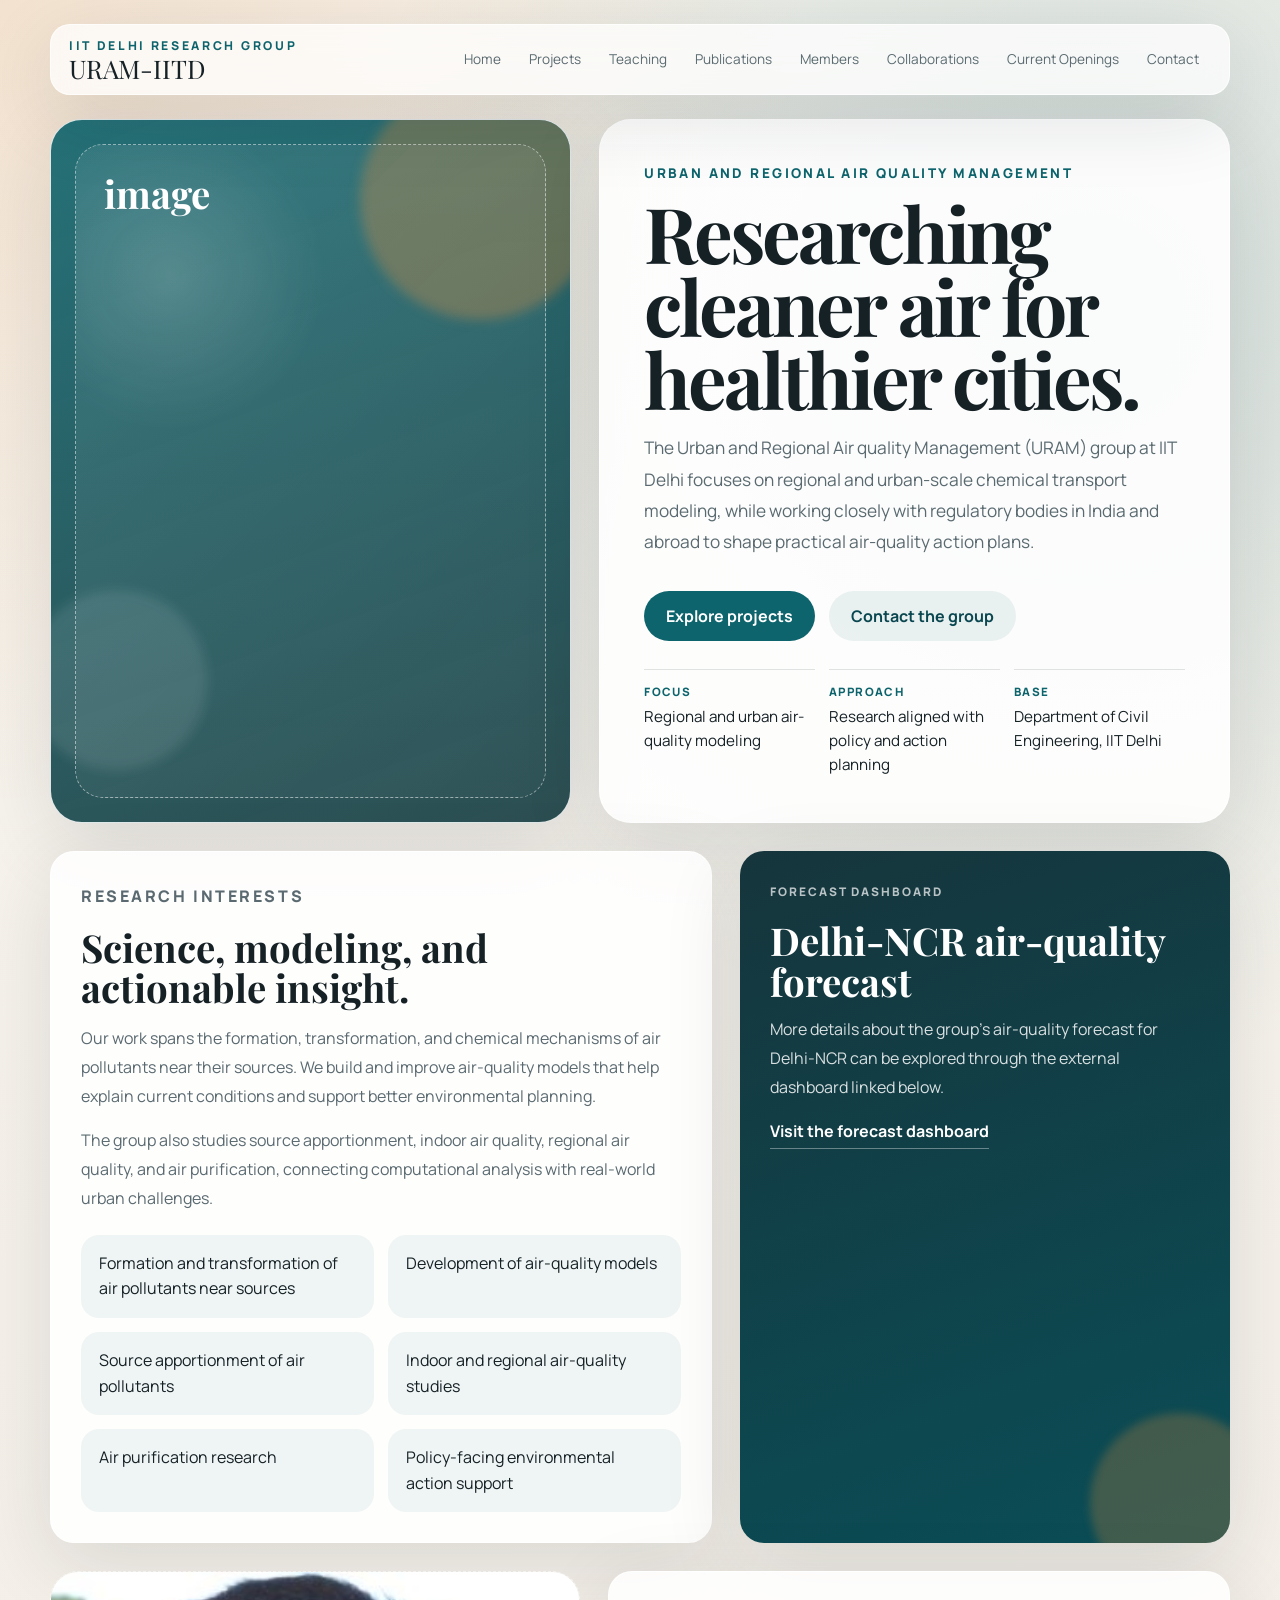
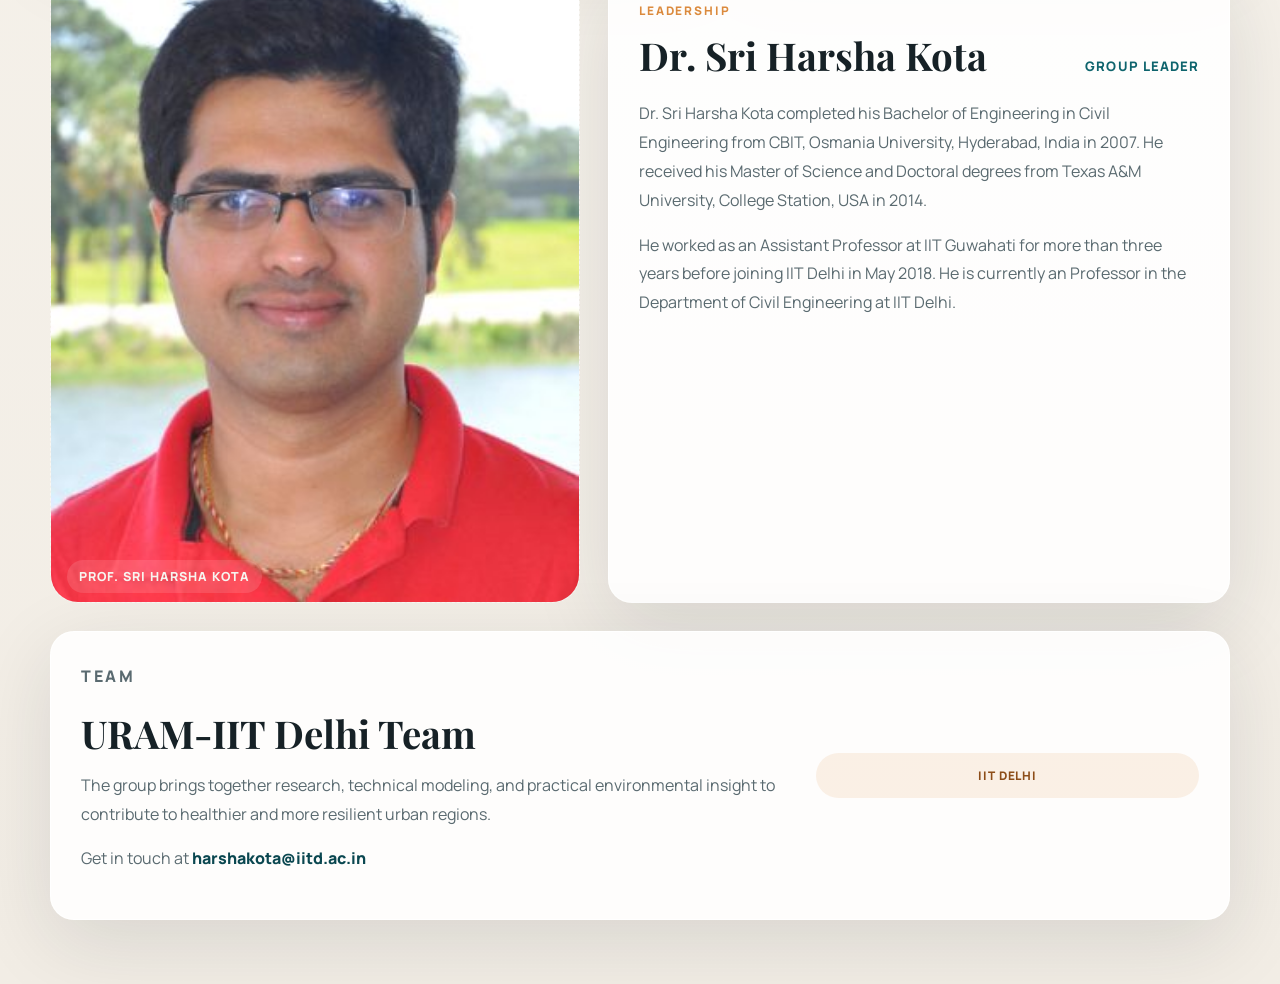
==== index.html @ 9d70ac69 "Update teaching link page" ====
<!DOCTYPE html>
<html lang="en">
<head>
  <meta charset="UTF-8" />
  <meta name="viewport" content="width=device-width, initial-scale=1.0" />
  <title>URAM-IITD | Home</title>
  <link rel="preconnect" href="https://fonts.googleapis.com" />
  <link rel="preconnect" href="https://fonts.gstatic.com" crossorigin />
  <link href="https://fonts.googleapis.com/css2?family=Manrope:wght@400;500;600;700;800&family=Playfair+Display:wght@600;700&display=swap" rel="stylesheet" />
  <style>
    :root {
      --bg: #f3efe8;
      --surface: rgba(255, 255, 255, 0.72);
      --surface-strong: rgba(255, 255, 255, 0.88);
      --ink: #162126;
      --muted: #5a6a70;
      --accent: #0e646d;
      --accent-deep: #0a4750;
      --highlight: #db8a3d;
      --line: rgba(22, 33, 38, 0.12);
      --shadow: 0 22px 80px rgba(22, 33, 38, 0.12);
      --radius-xl: 32px;
      --radius-lg: 24px;
      --radius-md: 18px;
      --container: min(1180px, calc(100vw - 40px));
    }

    * {
      box-sizing: border-box;
    }

    html {
      scroll-behavior: smooth;
    }

    body {
      margin: 0;
      font-family: "Manrope", sans-serif;
      color: var(--ink);
      background:
        radial-gradient(circle at top left, rgba(219, 138, 61, 0.18), transparent 28%),
        radial-gradient(circle at 85% 12%, rgba(14, 100, 109, 0.16), transparent 30%),
        linear-gradient(180deg, #f8f5ef 0%, #f2ede5 100%);
      min-height: 100vh;
    }

    a {
      color: inherit;
      text-decoration: none;
    }

    img {
      max-width: 100%;
      display: block;
    }

    .page-shell {
      width: var(--container);
      margin: 0 auto;
      padding: 24px 0 64px;
    }

    .site-header {
      position: sticky;
      top: 0;
      z-index: 20;
      margin-bottom: 24px;
      backdrop-filter: blur(18px);
    }

    .header-bar {
      display: flex;
      align-items: center;
      justify-content: space-between;
      gap: 16px;
      padding: 12px 18px;
      background: var(--surface);
      border: 1px solid rgba(255, 255, 255, 0.7);
      border-radius: 20px;
      box-shadow: var(--shadow);
    }

    .brand {
      display: flex;
      flex-direction: column;
      gap: 2px;
      min-width: fit-content;
      flex-shrink: 0;
    }

    .brand-kicker {
      font-size: 0.76rem;
      letter-spacing: 0.22em;
      text-transform: uppercase;
      color: var(--accent);
      font-weight: 800;
    }

    .brand-name {
      font-family: "Playfair Display", serif;
      font-size: clamp(1.5rem, 2vw, 2rem);
      line-height: 1;
      margin: 0;
    }

    .nav {
      display: flex;
      align-items: center;
      gap: 4px;
    }

    .nav a {
      padding: 8px 12px;
      border-radius: 999px;
      font-size: 0.85rem;
      color: var(--muted);
      transition: 0.25s ease;
      white-space: nowrap;
    }

    .nav a:hover,
    .nav a:focus-visible {
      background: rgba(14, 100, 109, 0.1);
      color: var(--accent-deep);
      outline: none;
    }

    .hero {
      display: grid;
      grid-template-columns: minmax(320px, 0.95fr) minmax(340px, 1.15fr);
      gap: 28px;
      align-items: stretch;
      margin-bottom: 28px;
    }

    .hero-media,
    .hero-copy,
    .content-card,
    .leader-card,
    .team-card {
      background: var(--surface-strong);
      border: 1px solid rgba(255, 255, 255, 0.85);
      box-shadow: var(--shadow);
    }

    .hero-media {
      position: relative;
      min-height: 560px;
      border-radius: var(--radius-xl);
      overflow: hidden;
      padding: 24px;
      display: flex;
      align-items: flex-end;
      background:
        linear-gradient(160deg, rgba(14, 100, 109, 0.9), rgba(11, 51, 56, 0.86)),
        linear-gradient(180deg, rgba(255, 255, 255, 0.1), transparent);
    }

    .hero-media::before,
    .hero-media::after {
      content: "";
      position: absolute;
      border-radius: 50%;
      filter: blur(6px);
    }

    .hero-media::before {
      width: 240px;
      height: 240px;
      top: -40px;
      right: -30px;
      background: rgba(219, 138, 61, 0.34);
    }

    .hero-media::after {
      width: 180px;
      height: 180px;
      bottom: 52px;
      left: -24px;
      background: rgba(255, 255, 255, 0.1);
    }

    .image-placeholder {
      position: relative;
      z-index: 1;
      width: 100%;
      height: 100%;
      min-height: 500px;
      border-radius: 28px;
      border: 1.5px dashed rgba(255, 255, 255, 0.5);
      background:
        linear-gradient(135deg, rgba(255, 255, 255, 0.08), rgba(255, 255, 255, 0.02)),
        radial-gradient(circle at 20% 20%, rgba(255, 255, 255, 0.16), transparent 24%);
      display: flex;
      flex-direction: column;
      justify-content: space-between;
      padding: 28px;
    }

    .image-tag {
      align-self: flex-start;
      padding: 8px 12px;
      border-radius: 999px;
      background: rgba(255, 255, 255, 0.12);
      color: #f7f5f0;
      font-size: 0.78rem;
      letter-spacing: 0.08em;
      text-transform: uppercase;
      font-weight: 800;
    }

    .image-title {
      max-width: 220px;
      color: #ffffff;
      font-family: "Playfair Display", serif;
      font-size: clamp(1.8rem, 3vw, 2.6rem);
      line-height: 1.05;
      margin: 0;
    }

    .image-note {
      max-width: 260px;
      margin: 0;
      color: rgba(255, 255, 255, 0.84);
      line-height: 1.6;
      font-size: 0.96rem;
    }

    .hero-copy {
      border-radius: var(--radius-xl);
      padding: clamp(28px, 4vw, 44px);
      display: flex;
      flex-direction: column;
      justify-content: center;
      position: relative;
      overflow: hidden;
    }

    .eyebrow {
      margin: 0 0 14px;
      color: var(--accent);
      font-size: 0.84rem;
      font-weight: 800;
      letter-spacing: 0.18em;
      text-transform: uppercase;
    }

    .hero h1 {
      margin: 0 0 18px;
      font-family: "Playfair Display", serif;
      font-size: clamp(2.8rem, 6vw, 5.1rem);
      line-height: 0.95;
      letter-spacing: -0.04em;
    }

    .hero-intro {
      font-size: 1.08rem;
      line-height: 1.8;
      color: var(--muted);
      margin: 0 0 18px;
      max-width: 62ch;
    }

    .hero-actions {
      display: flex;
      flex-wrap: wrap;
      gap: 14px;
      margin: 16px 0 28px;
    }

    .button {
      display: inline-flex;
      align-items: center;
      justify-content: center;
      gap: 10px;
      min-height: 50px;
      padding: 0 22px;
      border-radius: 999px;
      font-weight: 700;
      transition: transform 0.25s ease, background 0.25s ease, color 0.25s ease;
    }

    .button:hover,
    .button:focus-visible {
      transform: translateY(-2px);
      outline: none;
    }

    .button-primary {
      background: var(--accent);
      color: #fff;
    }

    .button-primary:hover,
    .button-primary:focus-visible {
      background: var(--accent-deep);
    }

    .button-secondary {
      background: rgba(14, 100, 109, 0.08);
      color: var(--accent-deep);
    }

    .hero-points {
      display: grid;
      grid-template-columns: repeat(3, minmax(0, 1fr));
      gap: 14px;
      margin: 0;
      padding: 0;
      list-style: none;
    }

    .hero-points li {
      padding-top: 14px;
      border-top: 1px solid var(--line);
    }

    .point-label {
      display: block;
      margin-bottom: 6px;
      color: var(--accent);
      text-transform: uppercase;
      letter-spacing: 0.12em;
      font-size: 0.72rem;
      font-weight: 800;
    }

    .point-text {
      display: block;
      color: var(--ink);
      font-size: 0.95rem;
      line-height: 1.6;
    }

    .content-grid {
      display: grid;
      grid-template-columns: 1.15fr 0.85fr;
      gap: 28px;
      margin-bottom: 28px;
    }

    .content-card,
    .leader-card,
    .team-card {
      border-radius: var(--radius-lg);
      padding: 30px;
    }

    .section-label {
      margin: 0 0 10px;
      color: var(--highlight);
      text-transform: uppercase;
      letter-spacing: 0.16em;
      font-size: 0.74rem;
      font-weight: 800;
    }

    .section-title {
      margin: 0 0 16px;
      font-family: "Playfair Display", serif;
      font-size: clamp(2rem, 3vw, 2.8rem);
      line-height: 1.06;
    }

    .content-card p,
    .leader-text p,
    .team-card p {
      margin: 0 0 16px;
      color: var(--muted);
      line-height: 1.8;
      font-size: 1rem;
    }

    .interest-list {
      display: grid;
      grid-template-columns: repeat(2, minmax(0, 1fr));
      gap: 14px;
      margin: 22px 0 0;
      padding: 0;
      list-style: none;
    }

    .interest-list li {
      padding: 16px 18px;
      border-radius: 18px;
      background: rgba(14, 100, 109, 0.06);
      color: var(--ink);
      line-height: 1.6;
      min-height: 100%;
    }

    .forecast-card {
      border-radius: var(--radius-lg);
      padding: 30px;
      background: linear-gradient(160deg, #16353c 0%, #0a4e57 100%);
      color: #fff;
      box-shadow: var(--shadow);
      position: relative;
      overflow: hidden;
    }

    .forecast-card::after {
      content: "";
      position: absolute;
      inset: auto -40px -50px auto;
      width: 180px;
      height: 180px;
      border-radius: 50%;
      background: rgba(219, 138, 61, 0.26);
      filter: blur(4px);
    }

    .forecast-card p {
      color: rgba(255, 255, 255, 0.84);
      line-height: 1.8;
      margin: 0 0 18px;
    }

    .forecast-link {
      display: inline-flex;
      align-items: center;
      gap: 10px;
      color: #fff;
      font-weight: 700;
      border-bottom: 1px solid rgba(255, 255, 255, 0.36);
      padding-bottom: 6px;
    }

    .profile-section {
      display: grid;
      grid-template-columns: 0.92fr 1.08fr;
      gap: 28px;
      margin-bottom: 28px;
    }

    .leader-visual {
      min-height: 320px;
      border-radius: 22px;
      background:
        linear-gradient(180deg, rgba(255, 255, 255, 0.12), transparent),
        linear-gradient(140deg, #1c5660 0%, #0f2228 100%);
      padding: 22px;
      display: flex;
      align-items: flex-end;
    }

    .leader-visual .image-placeholder {
      min-height: 276px;
    }

    .leader-header {
      display: flex;
      flex-wrap: wrap;
      justify-content: space-between;
      gap: 10px;
      align-items: baseline;
      margin-bottom: 18px;
    }

    .leader-name {
      margin: 0;
      font-family: "Playfair Display", serif;
      font-size: clamp(1.9rem, 3vw, 2.5rem);
    }

    .leader-role {
      margin: 0;
      color: var(--accent);
      font-weight: 800;
      letter-spacing: 0.08em;
      text-transform: uppercase;
      font-size: 0.82rem;
    }

    .team-card {
      display: grid;
      grid-template-columns: 1.3fr 0.7fr;
      gap: 24px;
      align-items: center;
    }

    .team-badge {
      display: inline-flex;
      align-items: center;
      justify-content: center;
      min-width: 110px;
      padding: 14px 18px;
      border-radius: 999px;
      background: rgba(219, 138, 61, 0.12);
      color: #8c4d18;
      font-weight: 800;
      letter-spacing: 0.08em;
      text-transform: uppercase;
      font-size: 0.74rem;
    }

    .team-title {
      margin: 0 0 12px;
      font-family: "Playfair Display", serif;
      font-size: clamp(1.8rem, 3vw, 2.4rem);
    }

    .contact-link {
      color: var(--accent-deep);
      font-weight: 800;
    }

    .footer {
      padding: 20px 0 8px;
      color: var(--muted);
      font-size: 0.95rem;
      text-align: center;
    }

    .reveal {
      opacity: 0;
      transform: translateY(24px);
      animation: reveal 0.8s ease forwards;
    }

    .reveal:nth-child(2) {
      animation-delay: 0.12s;
    }

    .reveal:nth-child(3) {
      animation-delay: 0.24s;
    }

    .image-wrapper {
      position: relative;
      overflow: hidden;
      padding: 0;
    }
    
    .responsive-img {
      width: 100%;
      height: 100%;
      object-fit: cover;
      display: block;
    }
    
    .image-overlay {
      position: absolute;
      bottom: 16px;
      left: 16px;
      z-index: 2;
    }

    @keyframes reveal {
      to {
        opacity: 1;
        transform: translateY(0);
      }
    }

    @media (max-width: 1024px) {
      .hero,
      .content-grid,
      .profile-section,
      .team-card {
        grid-template-columns: 1fr;
      }

      .hero-points {
        grid-template-columns: 1fr;
      }

      .team-card {
        gap: 16px;
      }
    }

    @media (max-width: 760px) {
      .page-shell {
        width: min(100vw - 24px, 100%);
        padding-top: 14px;
      }

      .site-header {
        margin-bottom: 16px;
      }

      .header-bar {
        padding: 10px 14px;
        flex-direction: row; 
        align-items: center;
      }

      .brand-kicker {
        font-size: 0.65rem;
        letter-spacing: 0.15em;
      }

      .brand-name {
        font-size: 1.2rem;
      }

      .nav {
        justify-content: flex-start;
        overflow-x: auto; 
        scroll-behavior: smooth;
        -webkit-overflow-scrolling: touch;
        max-width: 60%; 
        mask-image: linear-gradient(to right, black 80%, transparent 100%);
        padding-bottom: 4px; 
        -ms-overflow-style: none;
        scrollbar-width: none;
      }
      
      .nav::-webkit-scrollbar {
        display: none;
      }

      .hero-copy,
      .content-card,
      .leader-card,
      .team-card,
      .forecast-card {
        padding: 22px;
      }

      .hero-media {
        min-height: 420px;
        padding: 18px;
      }

      .image-placeholder {
        min-height: 380px;
      }

      .interest-list {
        grid-template-columns: 1fr;
      }
    }
  </style>
</head>
<body>
  <div class="page-shell">
    <header class="site-header">
      <div class="header-bar">
        <div class="brand">
          <span class="brand-kicker">IIT Delhi Research Group</span>
          <p class="brand-name">URAM-IITD</p>
        </div>
        <nav class="nav" aria-label="Primary navigation">
          <a href="index.html">Home</a>
          <a href="projects.html">Projects</a>
          <a href="teaching.html">Teaching</a>
          <a href="publications.html">Publications</a>
          <a href="members.html">Members</a>
          <a href="#team">Collaborations</a>
          <a href="#team">Current Openings</a>
          <a href="#contact">Contact</a>
        </nav>
      </div>
    </header>

    <main>
      <section class="hero" id="home">
        <div class="hero-media reveal">
          <div class="image-placeholder" aria-label="Image placeholder">
            <div>
              <h2 class="image-title">image </h2>
              <p class="image-note"></p>
            </div>
          </div>
        </div>

        <div class="hero-copy reveal">
          <p class="eyebrow">Urban and Regional Air Quality Management</p>
          <h1>Researching cleaner air for healthier cities.</h1>
          <p class="hero-intro">
            The Urban and Regional Air quality Management (URAM) group at IIT Delhi focuses on regional and urban-scale chemical transport modeling, while working closely with regulatory bodies in India and abroad to shape practical air-quality action plans.
          </p>
          <div class="hero-actions">
            <a class="button button-primary" href="projects.html">Explore projects</a>
            <a class="button button-secondary" href="#contact">Contact the group</a>
          </div>
          <ul class="hero-points">
            <li>
              <span class="point-label">Focus</span>
              <span class="point-text">Regional and urban air-quality modeling</span>
            </li>
            <li>
              <span class="point-label">Approach</span>
              <span class="point-text">Research aligned with policy and action planning</span>
            </li>
            <li>
              <span class="point-label">Base</span>
              <span class="point-text">Department of Civil Engineering, IIT Delhi</span>
            </li>
          </ul>
        </div>
      </section>

      <section class="content-grid" id="research">
        <article class="content-card reveal">
          <p class="section-label">Research Interests</p>
          <h2 class="section-title">Science, modeling, and actionable insight.</h2>
          <p>
            Our work spans the formation, transformation, and chemical mechanisms of air pollutants near their sources. We build and improve air-quality models that help explain current conditions and support better environmental planning.
          </p>
          <p>
            The group also studies source apportionment, indoor air quality, regional air quality, and air purification, connecting computational analysis with real-world urban challenges.
          </p>
          <ul class="interest-list">
            <li>Formation and transformation of air pollutants near sources</li>
            <li>Development of air-quality models</li>
            <li>Source apportionment of air pollutants</li>
            <li>Indoor and regional air-quality studies</li>
            <li>Air purification research</li>
            <li>Policy-facing environmental action support</li>
          </ul>
        </article>

        <aside class="forecast-card reveal" id="forecast">
          <p class="section-label" style="color: rgba(255,255,255,0.7);">Forecast Dashboard</p>
          <h2 class="section-title" style="color: #fff; margin-bottom: 14px;">Delhi-NCR air-quality forecast</h2>
          <p>
            More details about the group's air-quality forecast for Delhi-NCR can be explored through the external dashboard linked below.
          </p>
          <a class="forecast-link" href="http://www.raasman.com/dashboard/forecast_pollutants" target="_blank" rel="noreferrer">
            Visit the forecast dashboard
          </a>
        </aside>
      </section>

      <section class="profile-section">
          <div class="image-placeholder image-wrapper">
          <img src="images/harsha_kota.jpg" alt="Prof. Sri Harsha Kota" class="responsive-img">
          
          <div class="image-overlay">
            <span class="image-tag">Prof. Sri Harsha Kota</span>
          </div>
        </div>

        <article class="leader-card reveal">
          <p class="section-label">Leadership</p>
          <div class="leader-header">
            <h2 class="leader-name">Dr. Sri Harsha Kota</h2>
            <p class="leader-role">Group Leader</p>
          </div>
          <div class="leader-text">
            <p>
              Dr. Sri Harsha Kota completed his Bachelor of Engineering in Civil Engineering from CBIT, Osmania University, Hyderabad, India in 2007. He received his Master of Science and Doctoral degrees from Texas A&amp;M University, College Station, USA in 2014.
            </p>
            <p>
              He worked as an Assistant Professor at IIT Guwahati for more than three years before joining IIT Delhi in May 2018. He is currently an Professor in the Department of Civil Engineering at IIT Delhi.
            </p>
          </div>
        </article>
      </section>

      <section class="team-card reveal" id="team">
        <div>
          <p class="section-label">Team</p>
          <h2 class="team-title">URAM-IIT Delhi Team</h2>
          <p>
            The group brings together research, technical modeling, and practical environmental insight to contribute to healthier and more resilient urban regions.
          </p>
          <p id="contact">
            Get in touch at
            <a class="contact-link" href="mailto:harshakota@iitd.ac.in">harshakota@iitd.ac.in</a>
          </p>
        </div>
        <div class="team-badge">IIT Delhi</div>
      </section>
    </main>
  </div>
</body>
</html>
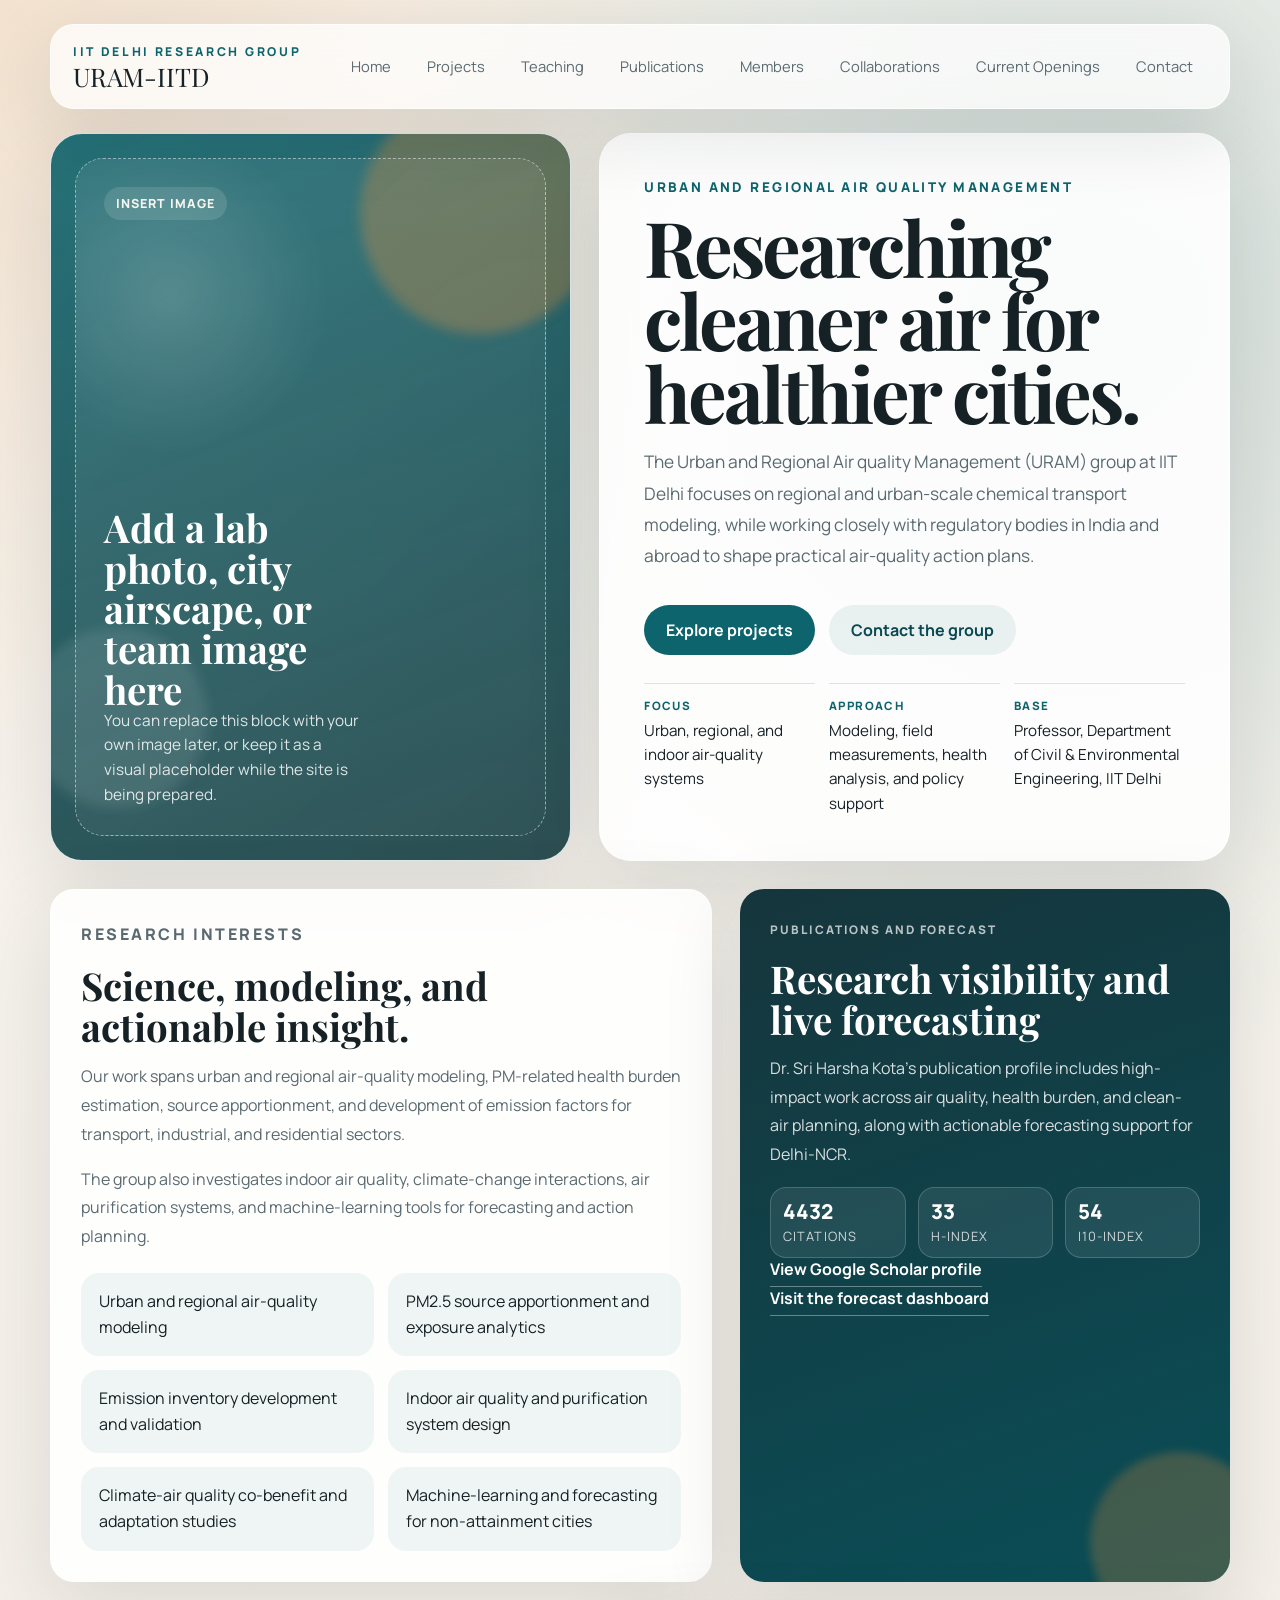
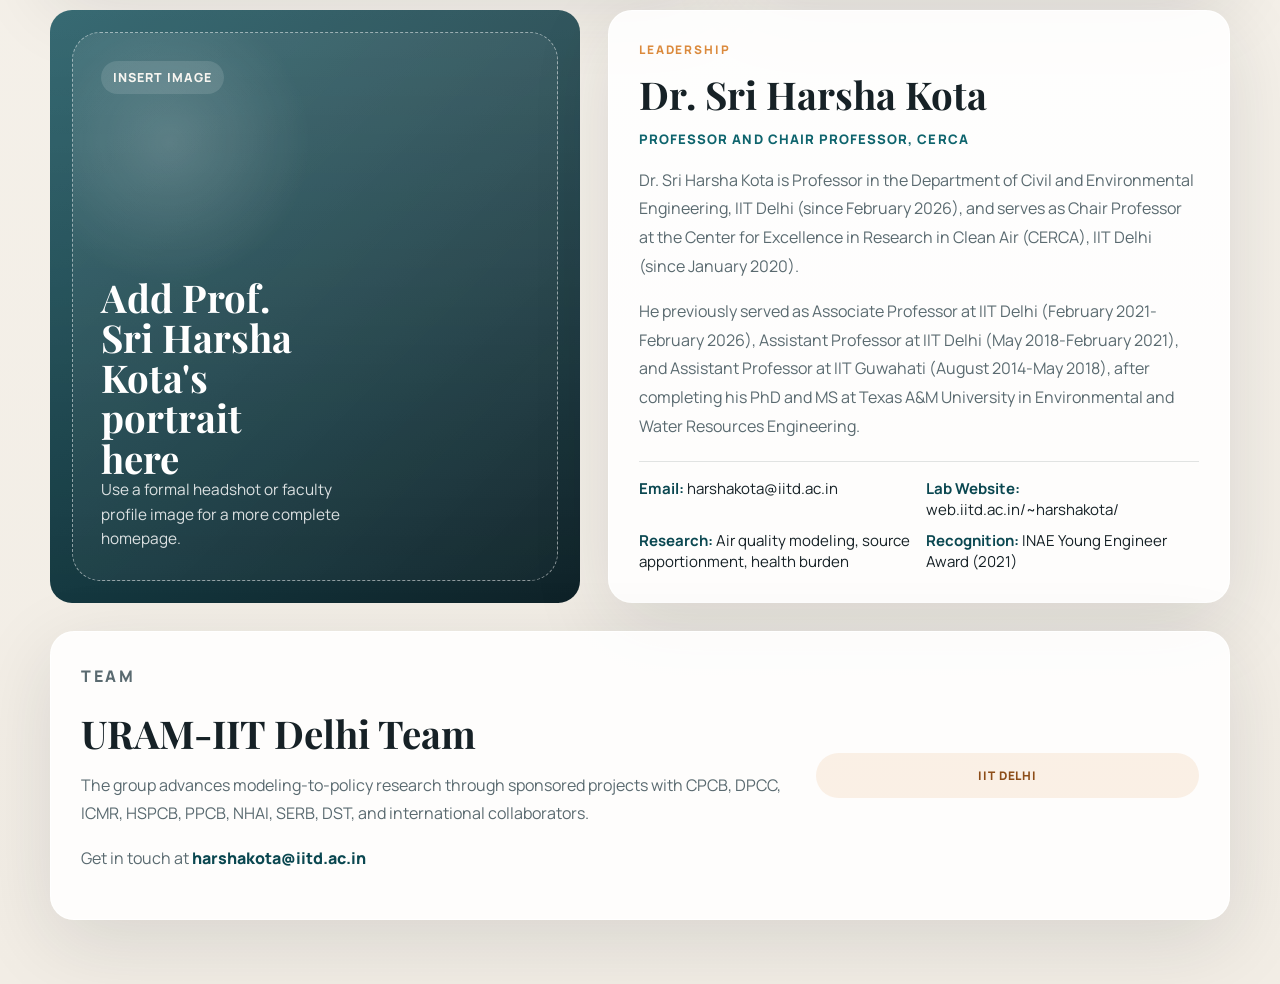
==== commit 2a98a2a5: "Refresh home page with CV highlights, profile updates, and publication metrics" ====
--- a/index.html
+++ b/index.html
@@ -72,20 +72,19 @@
       display: flex;
       align-items: center;
       justify-content: space-between;
-      gap: 16px;
-      padding: 12px 18px;
+      gap: 24px;
+      padding: 18px 22px;
       background: var(--surface);
       border: 1px solid rgba(255, 255, 255, 0.7);
-      border-radius: 20px;
+      border-radius: 24px;
       box-shadow: var(--shadow);
     }
 
     .brand {
       display: flex;
       flex-direction: column;
-      gap: 2px;
-      min-width: fit-content;
-      flex-shrink: 0;
+      gap: 4px;
+      min-width: 200px;
     }
 
     .brand-kicker {
@@ -105,17 +104,17 @@
 
     .nav {
       display: flex;
-      align-items: center;
-      gap: 4px;
+      flex-wrap: wrap;
+      justify-content: flex-end;
+      gap: 8px;
     }
 
     .nav a {
-      padding: 8px 12px;
+      padding: 10px 14px;
       border-radius: 999px;
-      font-size: 0.85rem;
+      font-size: 0.92rem;
       color: var(--muted);
       transition: 0.25s ease;
-      white-space: nowrap;
     }
 
     .nav a:hover,
@@ -389,6 +388,37 @@
       min-height: 100%;
     }
 
+    .metric-grid {
+      margin: 18px 0 0;
+      display: grid;
+      grid-template-columns: repeat(3, minmax(0, 1fr));
+      gap: 12px;
+    }
+
+    .metric-item {
+      border: 1px solid rgba(255, 255, 255, 0.18);
+      border-radius: 16px;
+      padding: 12px;
+      background: rgba(255, 255, 255, 0.08);
+    }
+
+    .metric-value {
+      display: block;
+      font-size: 1.28rem;
+      font-weight: 800;
+      line-height: 1.1;
+      color: #ffffff;
+      margin-bottom: 4px;
+    }
+
+    .metric-label {
+      display: block;
+      font-size: 0.8rem;
+      letter-spacing: 0.08em;
+      text-transform: uppercase;
+      color: rgba(255, 255, 255, 0.78);
+    }
+
     .forecast-card {
       border-radius: var(--radius-lg);
       padding: 30px;
@@ -472,6 +502,21 @@
       font-size: 0.82rem;
     }
 
+    .leader-meta {
+      margin-top: 20px;
+      padding-top: 16px;
+      border-top: 1px solid var(--line);
+      display: grid;
+      grid-template-columns: repeat(2, minmax(0, 1fr));
+      gap: 10px 14px;
+      font-size: 0.94rem;
+      color: var(--ink);
+    }
+
+    .leader-meta strong {
+      color: var(--accent-deep);
+    }
+
     .team-card {
       display: grid;
       grid-template-columns: 1.3fr 0.7fr;
@@ -526,26 +571,6 @@
       animation-delay: 0.24s;
     }
 
-    .image-wrapper {
-      position: relative;
-      overflow: hidden;
-      padding: 0;
-    }
-    
-    .responsive-img {
-      width: 100%;
-      height: 100%;
-      object-fit: cover;
-      display: block;
-    }
-    
-    .image-overlay {
-      position: absolute;
-      bottom: 16px;
-      left: 16px;
-      z-index: 2;
-    }
-
     @keyframes reveal {
       to {
         opacity: 1;
@@ -568,6 +593,11 @@
       .team-card {
         gap: 16px;
       }
+
+      .metric-grid,
+      .leader-meta {
+        grid-template-columns: 1fr;
+      }
     }
 
     @media (max-width: 760px) {
@@ -576,41 +606,7 @@
         padding-top: 14px;
       }
 
-      .site-header {
-        margin-bottom: 16px;
-      }
-
-      .header-bar {
-        padding: 10px 14px;
-        flex-direction: row; 
-        align-items: center;
-      }
-
-      .brand-kicker {
-        font-size: 0.65rem;
-        letter-spacing: 0.15em;
-      }
-
-      .brand-name {
-        font-size: 1.2rem;
-      }
-
-      .nav {
-        justify-content: flex-start;
-        overflow-x: auto; 
-        scroll-behavior: smooth;
-        -webkit-overflow-scrolling: touch;
-        max-width: 60%; 
-        mask-image: linear-gradient(to right, black 80%, transparent 100%);
-        padding-bottom: 4px; 
-        -ms-overflow-style: none;
-        scrollbar-width: none;
-      }
-      
-      .nav::-webkit-scrollbar {
-        display: none;
-      }
-
+      .header-bar,
       .hero-copy,
       .content-card,
       .leader-card,
@@ -630,6 +626,12 @@
 
       .interest-list {
         grid-template-columns: 1fr;
+      }
+
+      .nav {
+        justify-content: flex-start;
+        overflow-x: auto;
+        -webkit-overflow-scrolling: touch;
       }
     }
   </style>
@@ -645,8 +647,8 @@
         <nav class="nav" aria-label="Primary navigation">
           <a href="index.html">Home</a>
           <a href="projects.html">Projects</a>
-          <a href="teaching.html">Teaching</a>
-          <a href="publications.html">Publications</a>
+          <a href="#research">Teaching</a>
+          <a href="#forecast">Publications</a>
           <a href="members.html">Members</a>
           <a href="#team">Collaborations</a>
           <a href="#team">Current Openings</a>
@@ -659,9 +661,10 @@
       <section class="hero" id="home">
         <div class="hero-media reveal">
           <div class="image-placeholder" aria-label="Image placeholder">
+            <span class="image-tag">Insert Image</span>
             <div>
-              <h2 class="image-title">image </h2>
-              <p class="image-note"></p>
+              <h2 class="image-title">Add a lab photo, city airscape, or team image here</h2>
+              <p class="image-note">You can replace this block with your own image later, or keep it as a visual placeholder while the site is being prepared.</p>
             </div>
           </div>
         </div>
@@ -679,15 +682,15 @@
           <ul class="hero-points">
             <li>
               <span class="point-label">Focus</span>
-              <span class="point-text">Regional and urban air-quality modeling</span>
+              <span class="point-text">Urban, regional, and indoor air-quality systems</span>
             </li>
             <li>
               <span class="point-label">Approach</span>
-              <span class="point-text">Research aligned with policy and action planning</span>
+              <span class="point-text">Modeling, field measurements, health analysis, and policy support</span>
             </li>
             <li>
               <span class="point-label">Base</span>
-              <span class="point-text">Department of Civil Engineering, IIT Delhi</span>
+              <span class="point-text">Professor, Department of Civil &amp; Environmental Engineering, IIT Delhi</span>
             </li>
           </ul>
         </div>
@@ -698,27 +701,44 @@
           <p class="section-label">Research Interests</p>
           <h2 class="section-title">Science, modeling, and actionable insight.</h2>
           <p>
-            Our work spans the formation, transformation, and chemical mechanisms of air pollutants near their sources. We build and improve air-quality models that help explain current conditions and support better environmental planning.
+            Our work spans urban and regional air-quality modeling, PM-related health burden estimation, source apportionment, and development of emission factors for transport, industrial, and residential sectors.
           </p>
           <p>
-            The group also studies source apportionment, indoor air quality, regional air quality, and air purification, connecting computational analysis with real-world urban challenges.
+            The group also investigates indoor air quality, climate-change interactions, air purification systems, and machine-learning tools for forecasting and action planning.
           </p>
           <ul class="interest-list">
-            <li>Formation and transformation of air pollutants near sources</li>
-            <li>Development of air-quality models</li>
-            <li>Source apportionment of air pollutants</li>
-            <li>Indoor and regional air-quality studies</li>
-            <li>Air purification research</li>
-            <li>Policy-facing environmental action support</li>
+            <li>Urban and regional air-quality modeling</li>
+            <li>PM2.5 source apportionment and exposure analytics</li>
+            <li>Emission inventory development and validation</li>
+            <li>Indoor air quality and purification system design</li>
+            <li>Climate-air quality co-benefit and adaptation studies</li>
+            <li>Machine-learning and forecasting for non-attainment cities</li>
           </ul>
         </article>
 
         <aside class="forecast-card reveal" id="forecast">
-          <p class="section-label" style="color: rgba(255,255,255,0.7);">Forecast Dashboard</p>
-          <h2 class="section-title" style="color: #fff; margin-bottom: 14px;">Delhi-NCR air-quality forecast</h2>
+          <p class="section-label" style="color: rgba(255,255,255,0.7);">Publications and Forecast</p>
+          <h2 class="section-title" style="color: #fff; margin-bottom: 14px;">Research visibility and live forecasting</h2>
           <p>
-            More details about the group's air-quality forecast for Delhi-NCR can be explored through the external dashboard linked below.
+            Dr. Sri Harsha Kota's publication profile includes high-impact work across air quality, health burden, and clean-air planning, along with actionable forecasting support for Delhi-NCR.
           </p>
+          <div class="metric-grid">
+            <div class="metric-item">
+              <span class="metric-value">4432</span>
+              <span class="metric-label">Citations</span>
+            </div>
+            <div class="metric-item">
+              <span class="metric-value">33</span>
+              <span class="metric-label">h-index</span>
+            </div>
+            <div class="metric-item">
+              <span class="metric-value">54</span>
+              <span class="metric-label">i10-index</span>
+            </div>
+          </div>
+          <a class="forecast-link" href="https://scholar.google.co.in/citations?hl=en&amp;user=j9Z84DYAAAAJ&amp;view_op=list_works" target="_blank" rel="noreferrer">
+            View Google Scholar profile
+          </a>
           <a class="forecast-link" href="http://www.raasman.com/dashboard/forecast_pollutants" target="_blank" rel="noreferrer">
             Visit the forecast dashboard
           </a>
@@ -726,11 +746,13 @@
       </section>
 
       <section class="profile-section">
-          <div class="image-placeholder image-wrapper">
-          <img src="images/harsha_kota.jpg" alt="Prof. Sri Harsha Kota" class="responsive-img">
-          
-          <div class="image-overlay">
-            <span class="image-tag">Prof. Sri Harsha Kota</span>
+        <div class="leader-visual reveal">
+          <div class="image-placeholder" aria-label="Group leader image placeholder">
+            <span class="image-tag">Insert Image</span>
+            <div>
+              <h2 class="image-title">Add Prof. Sri Harsha Kota's portrait here</h2>
+              <p class="image-note">Use a formal headshot or faculty profile image for a more complete homepage.</p>
+            </div>
           </div>
         </div>
 
@@ -738,15 +760,21 @@
           <p class="section-label">Leadership</p>
           <div class="leader-header">
             <h2 class="leader-name">Dr. Sri Harsha Kota</h2>
-            <p class="leader-role">Group Leader</p>
+            <p class="leader-role">Professor and Chair Professor, CERCA</p>
           </div>
           <div class="leader-text">
             <p>
-              Dr. Sri Harsha Kota completed his Bachelor of Engineering in Civil Engineering from CBIT, Osmania University, Hyderabad, India in 2007. He received his Master of Science and Doctoral degrees from Texas A&amp;M University, College Station, USA in 2014.
+              Dr. Sri Harsha Kota is Professor in the Department of Civil and Environmental Engineering, IIT Delhi (since February 2026), and serves as Chair Professor at the Center for Excellence in Research in Clean Air (CERCA), IIT Delhi (since January 2020).
             </p>
             <p>
-              He worked as an Assistant Professor at IIT Guwahati for more than three years before joining IIT Delhi in May 2018. He is currently an Professor in the Department of Civil Engineering at IIT Delhi.
+              He previously served as Associate Professor at IIT Delhi (February 2021-February 2026), Assistant Professor at IIT Delhi (May 2018-February 2021), and Assistant Professor at IIT Guwahati (August 2014-May 2018), after completing his PhD and MS at Texas A&amp;M University in Environmental and Water Resources Engineering.
             </p>
+            <div class="leader-meta">
+              <span><strong>Email:</strong> harshakota@iitd.ac.in</span>
+              <span><strong>Lab Website:</strong> web.iitd.ac.in/~harshakota/</span>
+              <span><strong>Research:</strong> Air quality modeling, source apportionment, health burden</span>
+              <span><strong>Recognition:</strong> INAE Young Engineer Award (2021)</span>
+            </div>
           </div>
         </article>
       </section>
@@ -756,7 +784,7 @@
           <p class="section-label">Team</p>
           <h2 class="team-title">URAM-IIT Delhi Team</h2>
           <p>
-            The group brings together research, technical modeling, and practical environmental insight to contribute to healthier and more resilient urban regions.
+            The group advances modeling-to-policy research through sponsored projects with CPCB, DPCC, ICMR, HSPCB, PPCB, NHAI, SERB, DST, and international collaborators.
           </p>
           <p id="contact">
             Get in touch at
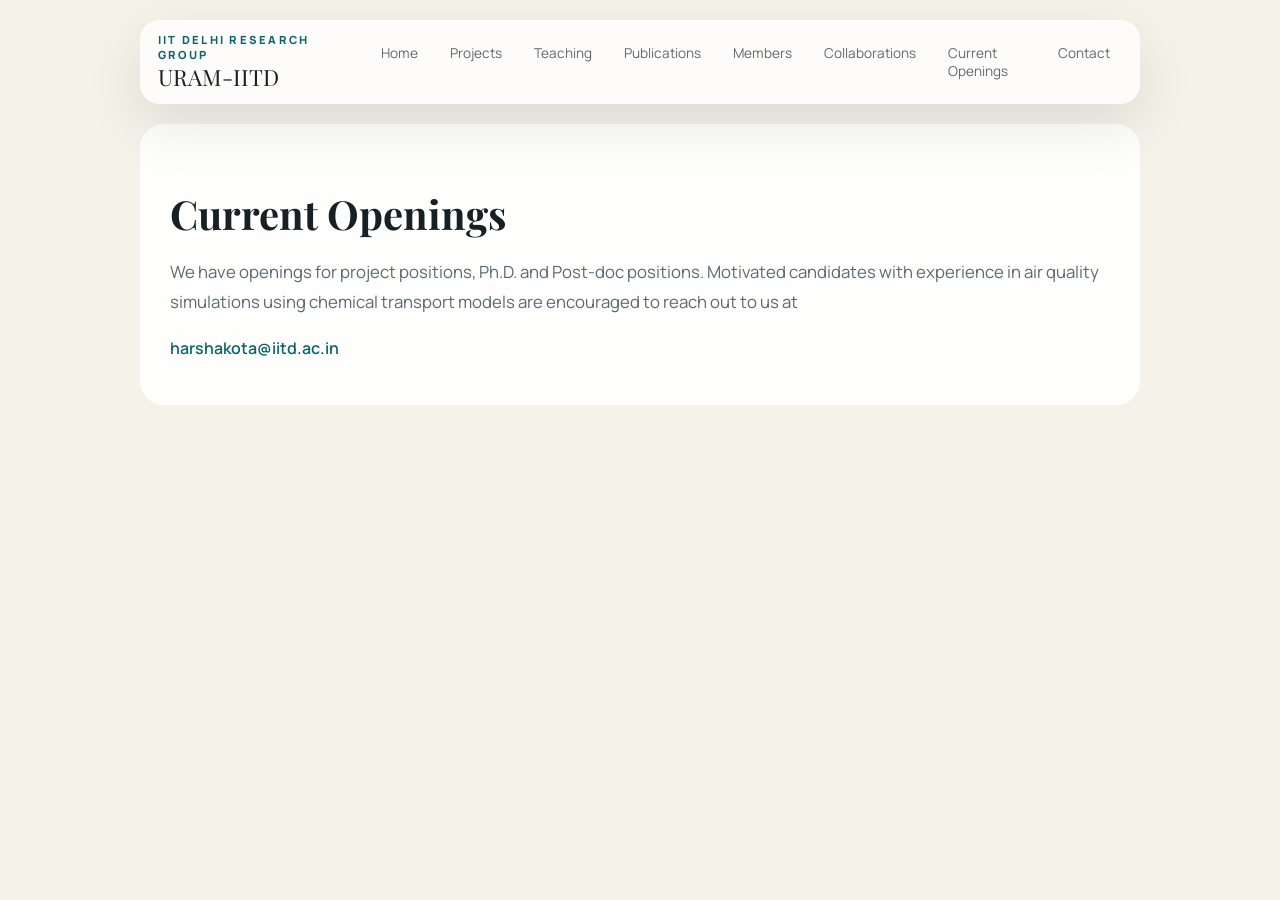
==== commit 3893f913: "Update index.html" ====
--- a/index.html
+++ b/index.html
@@ -2,798 +2,219 @@
 <html lang="en">
 <head>
   <meta charset="UTF-8" />
-  <meta name="viewport" content="width=device-width, initial-scale=1.0" />
-  <title>URAM-IITD | Home</title>
-  <link rel="preconnect" href="https://fonts.googleapis.com" />
-  <link rel="preconnect" href="https://fonts.gstatic.com" crossorigin />
-  <link href="https://fonts.googleapis.com/css2?family=Manrope:wght@400;500;600;700;800&family=Playfair+Display:wght@600;700&display=swap" rel="stylesheet" />
+  <meta name="viewport" content="width=device-width, initial-scale=1.0"/>
+  <title>URAM-IITD | Current Openings</title>
+
+  <link href="https://fonts.googleapis.com/css2?family=Manrope:wght@400;600;800&family=Playfair+Display:wght@600;700&display=swap" rel="stylesheet"/>
+
   <style>
     :root {
-      --bg: #f3efe8;
-      --surface: rgba(255, 255, 255, 0.72);
-      --surface-strong: rgba(255, 255, 255, 0.88);
-      --ink: #162126;
-      --muted: #5a6a70;
-      --accent: #0e646d;
-      --accent-deep: #0a4750;
-      --highlight: #db8a3d;
-      --line: rgba(22, 33, 38, 0.12);
-      --shadow: 0 22px 80px rgba(22, 33, 38, 0.12);
-      --radius-xl: 32px;
-      --radius-lg: 24px;
-      --radius-md: 18px;
-      --container: min(1180px, calc(100vw - 40px));
-    }
-
-    * {
-      box-sizing: border-box;
-    }
-
-    html {
-      scroll-behavior: smooth;
+      --surface: rgba(255,255,255,0.9);
+      --surface-strong: rgba(255,255,255,0.95);
+      --ink:#162126;
+      --muted:#5a6a70;
+      --accent:#0e646d;
+      --accent-deep:#0a4750;
+      --radius:24px;
+      --shadow:0 20px 60px rgba(0,0,0,0.1);
     }
 
     body {
-      margin: 0;
-      font-family: "Manrope", sans-serif;
-      color: var(--ink);
-      background:
-        radial-gradient(circle at top left, rgba(219, 138, 61, 0.18), transparent 28%),
-        radial-gradient(circle at 85% 12%, rgba(14, 100, 109, 0.16), transparent 30%),
-        linear-gradient(180deg, #f8f5ef 0%, #f2ede5 100%);
-      min-height: 100vh;
-    }
-
-    a {
-      color: inherit;
-      text-decoration: none;
-    }
-
-    img {
-      max-width: 100%;
-      display: block;
-    }
-
-    .page-shell {
-      width: var(--container);
-      margin: 0 auto;
-      padding: 24px 0 64px;
-    }
+      margin:0;
+      font-family:"Manrope",sans-serif;
+      background:#f5f2ea;
+      color:var(--ink);
+    }
+
+    .container {
+      width:min(1000px,90%);
+      margin:auto;
+      padding:20px 0;
+    }
+
+    /* ===== UPDATED HEADER ===== */
 
     .site-header {
       position: sticky;
       top: 0;
-      z-index: 20;
-      margin-bottom: 24px;
+      z-index: 50;
+      margin-bottom: 20px;
       backdrop-filter: blur(18px);
     }
 
     .header-bar {
-      display: flex;
-      align-items: center;
-      justify-content: space-between;
-      gap: 24px;
-      padding: 18px 22px;
-      background: var(--surface);
-      border: 1px solid rgba(255, 255, 255, 0.7);
-      border-radius: 24px;
-      box-shadow: var(--shadow);
+      display:flex;
+      justify-content:space-between;
+      align-items:center;
+      gap:14px;
+      padding:12px 18px;
+      background:rgba(255,255,255,0.75);
+      border-radius:20px;
+      box-shadow:var(--shadow);
     }
 
     .brand {
-      display: flex;
-      flex-direction: column;
-      gap: 4px;
-      min-width: 200px;
+      display:flex;
+      flex-direction:column;
     }
 
     .brand-kicker {
-      font-size: 0.76rem;
-      letter-spacing: 0.22em;
-      text-transform: uppercase;
-      color: var(--accent);
-      font-weight: 800;
+      font-size:0.7rem;
+      letter-spacing:0.2em;
+      text-transform:uppercase;
+      color:var(--accent);
+      font-weight:800;
     }
 
     .brand-name {
-      font-family: "Playfair Display", serif;
-      font-size: clamp(1.5rem, 2vw, 2rem);
-      line-height: 1;
-      margin: 0;
+      margin:0;
+      font-family:"Playfair Display",serif;
+      font-size:1.4rem;
     }
 
     .nav {
-      display: flex;
-      flex-wrap: wrap;
-      justify-content: flex-end;
-      gap: 8px;
+      display:flex;
+      gap:8px;
     }
 
     .nav a {
-      padding: 10px 14px;
-      border-radius: 999px;
-      font-size: 0.92rem;
-      color: var(--muted);
-      transition: 0.25s ease;
-    }
-
-    .nav a:hover,
-    .nav a:focus-visible {
-      background: rgba(14, 100, 109, 0.1);
-      color: var(--accent-deep);
-      outline: none;
-    }
-
-    .hero {
-      display: grid;
-      grid-template-columns: minmax(320px, 0.95fr) minmax(340px, 1.15fr);
-      gap: 28px;
-      align-items: stretch;
-      margin-bottom: 28px;
-    }
-
-    .hero-media,
-    .hero-copy,
-    .content-card,
-    .leader-card,
-    .team-card {
-      background: var(--surface-strong);
-      border: 1px solid rgba(255, 255, 255, 0.85);
-      box-shadow: var(--shadow);
-    }
-
-    .hero-media {
-      position: relative;
-      min-height: 560px;
-      border-radius: var(--radius-xl);
-      overflow: hidden;
-      padding: 24px;
-      display: flex;
-      align-items: flex-end;
-      background:
-        linear-gradient(160deg, rgba(14, 100, 109, 0.9), rgba(11, 51, 56, 0.86)),
-        linear-gradient(180deg, rgba(255, 255, 255, 0.1), transparent);
-    }
-
-    .hero-media::before,
-    .hero-media::after {
-      content: "";
-      position: absolute;
-      border-radius: 50%;
-      filter: blur(6px);
-    }
-
-    .hero-media::before {
-      width: 240px;
-      height: 240px;
-      top: -40px;
-      right: -30px;
-      background: rgba(219, 138, 61, 0.34);
-    }
-
-    .hero-media::after {
-      width: 180px;
-      height: 180px;
-      bottom: 52px;
-      left: -24px;
-      background: rgba(255, 255, 255, 0.1);
-    }
-
-    .image-placeholder {
-      position: relative;
-      z-index: 1;
-      width: 100%;
-      height: 100%;
-      min-height: 500px;
-      border-radius: 28px;
-      border: 1.5px dashed rgba(255, 255, 255, 0.5);
-      background:
-        linear-gradient(135deg, rgba(255, 255, 255, 0.08), rgba(255, 255, 255, 0.02)),
-        radial-gradient(circle at 20% 20%, rgba(255, 255, 255, 0.16), transparent 24%);
-      display: flex;
-      flex-direction: column;
-      justify-content: space-between;
-      padding: 28px;
-    }
-
-    .image-tag {
-      align-self: flex-start;
-      padding: 8px 12px;
-      border-radius: 999px;
-      background: rgba(255, 255, 255, 0.12);
-      color: #f7f5f0;
-      font-size: 0.78rem;
-      letter-spacing: 0.08em;
-      text-transform: uppercase;
-      font-weight: 800;
-    }
-
-    .image-title {
-      max-width: 220px;
-      color: #ffffff;
-      font-family: "Playfair Display", serif;
-      font-size: clamp(1.8rem, 3vw, 2.6rem);
-      line-height: 1.05;
-      margin: 0;
-    }
-
-    .image-note {
-      max-width: 260px;
-      margin: 0;
-      color: rgba(255, 255, 255, 0.84);
-      line-height: 1.6;
-      font-size: 0.96rem;
-    }
-
-    .hero-copy {
-      border-radius: var(--radius-xl);
-      padding: clamp(28px, 4vw, 44px);
-      display: flex;
-      flex-direction: column;
-      justify-content: center;
-      position: relative;
-      overflow: hidden;
-    }
-
-    .eyebrow {
-      margin: 0 0 14px;
-      color: var(--accent);
-      font-size: 0.84rem;
-      font-weight: 800;
-      letter-spacing: 0.18em;
-      text-transform: uppercase;
-    }
-
-    .hero h1 {
-      margin: 0 0 18px;
-      font-family: "Playfair Display", serif;
-      font-size: clamp(2.8rem, 6vw, 5.1rem);
-      line-height: 0.95;
-      letter-spacing: -0.04em;
-    }
-
-    .hero-intro {
-      font-size: 1.08rem;
-      line-height: 1.8;
-      color: var(--muted);
-      margin: 0 0 18px;
-      max-width: 62ch;
-    }
-
-    .hero-actions {
-      display: flex;
-      flex-wrap: wrap;
-      gap: 14px;
-      margin: 16px 0 28px;
-    }
-
-    .button {
-      display: inline-flex;
-      align-items: center;
-      justify-content: center;
-      gap: 10px;
-      min-height: 50px;
-      padding: 0 22px;
-      border-radius: 999px;
-      font-weight: 700;
-      transition: transform 0.25s ease, background 0.25s ease, color 0.25s ease;
-    }
-
-    .button:hover,
-    .button:focus-visible {
-      transform: translateY(-2px);
-      outline: none;
-    }
-
-    .button-primary {
-      background: var(--accent);
-      color: #fff;
-    }
-
-    .button-primary:hover,
-    .button-primary:focus-visible {
-      background: var(--accent-deep);
-    }
-
-    .button-secondary {
-      background: rgba(14, 100, 109, 0.08);
-      color: var(--accent-deep);
-    }
-
-    .hero-points {
-      display: grid;
-      grid-template-columns: repeat(3, minmax(0, 1fr));
-      gap: 14px;
-      margin: 0;
-      padding: 0;
-      list-style: none;
-    }
-
-    .hero-points li {
-      padding-top: 14px;
-      border-top: 1px solid var(--line);
-    }
-
-    .point-label {
-      display: block;
-      margin-bottom: 6px;
-      color: var(--accent);
-      text-transform: uppercase;
-      letter-spacing: 0.12em;
-      font-size: 0.72rem;
-      font-weight: 800;
-    }
-
-    .point-text {
-      display: block;
-      color: var(--ink);
-      font-size: 0.95rem;
-      line-height: 1.6;
-    }
-
-    .content-grid {
-      display: grid;
-      grid-template-columns: 1.15fr 0.85fr;
-      gap: 28px;
-      margin-bottom: 28px;
-    }
-
-    .content-card,
-    .leader-card,
-    .team-card {
-      border-radius: var(--radius-lg);
-      padding: 30px;
-    }
-
-    .section-label {
-      margin: 0 0 10px;
-      color: var(--highlight);
-      text-transform: uppercase;
-      letter-spacing: 0.16em;
-      font-size: 0.74rem;
-      font-weight: 800;
-    }
-
-    .section-title {
-      margin: 0 0 16px;
-      font-family: "Playfair Display", serif;
-      font-size: clamp(2rem, 3vw, 2.8rem);
-      line-height: 1.06;
-    }
-
-    .content-card p,
-    .leader-text p,
-    .team-card p {
-      margin: 0 0 16px;
-      color: var(--muted);
-      line-height: 1.8;
-      font-size: 1rem;
-    }
-
-    .interest-list {
-      display: grid;
-      grid-template-columns: repeat(2, minmax(0, 1fr));
-      gap: 14px;
-      margin: 22px 0 0;
-      padding: 0;
-      list-style: none;
-    }
-
-    .interest-list li {
-      padding: 16px 18px;
-      border-radius: 18px;
-      background: rgba(14, 100, 109, 0.06);
-      color: var(--ink);
-      line-height: 1.6;
-      min-height: 100%;
-    }
-
-    .metric-grid {
-      margin: 18px 0 0;
-      display: grid;
-      grid-template-columns: repeat(3, minmax(0, 1fr));
-      gap: 12px;
-    }
-
-    .metric-item {
-      border: 1px solid rgba(255, 255, 255, 0.18);
-      border-radius: 16px;
-      padding: 12px;
-      background: rgba(255, 255, 255, 0.08);
-    }
-
-    .metric-value {
-      display: block;
-      font-size: 1.28rem;
-      font-weight: 800;
-      line-height: 1.1;
-      color: #ffffff;
-      margin-bottom: 4px;
-    }
-
-    .metric-label {
-      display: block;
-      font-size: 0.8rem;
-      letter-spacing: 0.08em;
-      text-transform: uppercase;
-      color: rgba(255, 255, 255, 0.78);
-    }
-
-    .forecast-card {
-      border-radius: var(--radius-lg);
-      padding: 30px;
-      background: linear-gradient(160deg, #16353c 0%, #0a4e57 100%);
-      color: #fff;
-      box-shadow: var(--shadow);
-      position: relative;
-      overflow: hidden;
-    }
-
-    .forecast-card::after {
-      content: "";
-      position: absolute;
-      inset: auto -40px -50px auto;
-      width: 180px;
-      height: 180px;
-      border-radius: 50%;
-      background: rgba(219, 138, 61, 0.26);
-      filter: blur(4px);
-    }
-
-    .forecast-card p {
-      color: rgba(255, 255, 255, 0.84);
-      line-height: 1.8;
-      margin: 0 0 18px;
-    }
-
-    .forecast-link {
-      display: inline-flex;
-      align-items: center;
-      gap: 10px;
-      color: #fff;
-      font-weight: 700;
-      border-bottom: 1px solid rgba(255, 255, 255, 0.36);
-      padding-bottom: 6px;
-    }
-
-    .profile-section {
-      display: grid;
-      grid-template-columns: 0.92fr 1.08fr;
-      gap: 28px;
-      margin-bottom: 28px;
-    }
-
-    .leader-visual {
-      min-height: 320px;
-      border-radius: 22px;
-      background:
-        linear-gradient(180deg, rgba(255, 255, 255, 0.12), transparent),
-        linear-gradient(140deg, #1c5660 0%, #0f2228 100%);
-      padding: 22px;
-      display: flex;
-      align-items: flex-end;
-    }
-
-    .leader-visual .image-placeholder {
-      min-height: 276px;
-    }
-
-    .leader-header {
-      display: flex;
-      flex-wrap: wrap;
-      justify-content: space-between;
-      gap: 10px;
-      align-items: baseline;
-      margin-bottom: 18px;
-    }
-
-    .leader-name {
-      margin: 0;
-      font-family: "Playfair Display", serif;
-      font-size: clamp(1.9rem, 3vw, 2.5rem);
-    }
-
-    .leader-role {
-      margin: 0;
-      color: var(--accent);
-      font-weight: 800;
-      letter-spacing: 0.08em;
-      text-transform: uppercase;
-      font-size: 0.82rem;
-    }
-
-    .leader-meta {
-      margin-top: 20px;
-      padding-top: 16px;
-      border-top: 1px solid var(--line);
-      display: grid;
-      grid-template-columns: repeat(2, minmax(0, 1fr));
-      gap: 10px 14px;
-      font-size: 0.94rem;
-      color: var(--ink);
-    }
-
-    .leader-meta strong {
-      color: var(--accent-deep);
-    }
-
-    .team-card {
-      display: grid;
-      grid-template-columns: 1.3fr 0.7fr;
-      gap: 24px;
-      align-items: center;
-    }
-
-    .team-badge {
-      display: inline-flex;
-      align-items: center;
-      justify-content: center;
-      min-width: 110px;
-      padding: 14px 18px;
-      border-radius: 999px;
-      background: rgba(219, 138, 61, 0.12);
-      color: #8c4d18;
-      font-weight: 800;
-      letter-spacing: 0.08em;
-      text-transform: uppercase;
-      font-size: 0.74rem;
-    }
-
-    .team-title {
-      margin: 0 0 12px;
-      font-family: "Playfair Display", serif;
-      font-size: clamp(1.8rem, 3vw, 2.4rem);
-    }
-
-    .contact-link {
-      color: var(--accent-deep);
-      font-weight: 800;
-    }
-
-    .footer {
-      padding: 20px 0 8px;
-      color: var(--muted);
-      font-size: 0.95rem;
-      text-align: center;
-    }
-
-    .reveal {
-      opacity: 0;
-      transform: translateY(24px);
-      animation: reveal 0.8s ease forwards;
-    }
-
-    .reveal:nth-child(2) {
-      animation-delay: 0.12s;
-    }
-
-    .reveal:nth-child(3) {
-      animation-delay: 0.24s;
-    }
-
-    @keyframes reveal {
-      to {
-        opacity: 1;
-        transform: translateY(0);
-      }
-    }
-
-    @media (max-width: 1024px) {
-      .hero,
-      .content-grid,
-      .profile-section,
-      .team-card {
-        grid-template-columns: 1fr;
-      }
-
-      .hero-points {
-        grid-template-columns: 1fr;
-      }
-
-      .team-card {
-        gap: 16px;
-      }
-
-      .metric-grid,
-      .leader-meta {
-        grid-template-columns: 1fr;
-      }
-    }
-
-    @media (max-width: 760px) {
-      .page-shell {
-        width: min(100vw - 24px, 100%);
-        padding-top: 14px;
-      }
-
-      .header-bar,
-      .hero-copy,
-      .content-card,
-      .leader-card,
-      .team-card,
-      .forecast-card {
-        padding: 22px;
-      }
-
-      .hero-media {
-        min-height: 420px;
-        padding: 18px;
-      }
-
-      .image-placeholder {
-        min-height: 380px;
-      }
-
-      .interest-list {
-        grid-template-columns: 1fr;
-      }
-
-      .nav {
-        justify-content: flex-start;
-        overflow-x: auto;
-        -webkit-overflow-scrolling: touch;
-      }
+      text-decoration:none;
+      color:var(--muted);
+      padding:8px 12px;
+      border-radius:999px;
+      font-size:0.85rem;
+    }
+
+    .nav a.active,
+    .nav a:hover {
+      background:rgba(14,100,109,0.1);
+      color:var(--accent-deep);
+    }
+
+    /* MOBILE MENU */
+    .menu-toggle {
+      display:none;
+      flex-direction:column;
+      gap:4px;
+      background:none;
+      border:none;
+      cursor:pointer;
+    }
+
+    .menu-toggle span {
+      width:22px;
+      height:2px;
+      background:var(--ink);
+      display:block;
+    }
+
+    @media(max-width:768px){
+      .menu-toggle{
+        display:flex;
+      }
+
+      .nav{
+        position:absolute;
+        top:70px;
+        right:20px;
+        background:var(--surface-strong);
+        flex-direction:column;
+        padding:14px;
+        border-radius:16px;
+        box-shadow:var(--shadow);
+        display:none;
+      }
+
+      .nav.show{
+        display:flex;
+      }
+
+      h1{
+        font-size:2rem;
+      }
+    }
+
+    /* ===== ORIGINAL CONTENT (UNCHANGED) ===== */
+
+    h1 {
+      font-family:"Playfair Display",serif;
+      font-size:2.5rem;
+      margin-bottom:16px;
+    }
+
+    .section {
+      background:var(--surface);
+      padding:30px;
+      border-radius:var(--radius);
+    }
+
+    .content-text {
+      font-size:1.05rem;
+      line-height:1.8;
+      color:var(--muted);
+    }
+
+    .email {
+      margin-top:20px;
+      font-weight:600;
+      color:var(--accent);
+      word-break: break-all;
     }
   </style>
 </head>
+
 <body>
-  <div class="page-shell">
-    <header class="site-header">
-      <div class="header-bar">
-        <div class="brand">
-          <span class="brand-kicker">IIT Delhi Research Group</span>
-          <p class="brand-name">URAM-IITD</p>
-        </div>
-        <nav class="nav" aria-label="Primary navigation">
+<div class="container">
+
+<!-- UPDATED HEADER -->
+<header class="site-header">
+  <div class="header-bar">
+
+    <div class="brand">
+      <span class="brand-kicker">IIT Delhi Research Group</span>
+      <p class="brand-name">URAM-IITD</p>
+    </div>
+
+    <button class="menu-toggle" onclick="toggleMenu()">
+      <span></span>
+      <span></span>
+      <span></span>
+    </button>
+
+            <nav class="nav" aria-label="Primary navigation">
           <a href="index.html">Home</a>
           <a href="projects.html">Projects</a>
-          <a href="#research">Teaching</a>
-          <a href="#forecast">Publications</a>
+          <a href="teaching.html">Teaching</a>
+          <a href="publications.html">Publications</a>
           <a href="members.html">Members</a>
-          <a href="#team">Collaborations</a>
-          <a href="#team">Current Openings</a>
-          <a href="#contact">Contact</a>
+          <a href="collabrations.html">Collaborations</a>
+          <a href="current-openings.html">Current Openings</a>
+          <a href="contact.html">Contact</a>
         </nav>
-      </div>
-    </header>
-
-    <main>
-      <section class="hero" id="home">
-        <div class="hero-media reveal">
-          <div class="image-placeholder" aria-label="Image placeholder">
-            <span class="image-tag">Insert Image</span>
-            <div>
-              <h2 class="image-title">Add a lab photo, city airscape, or team image here</h2>
-              <p class="image-note">You can replace this block with your own image later, or keep it as a visual placeholder while the site is being prepared.</p>
-            </div>
-          </div>
-        </div>
-
-        <div class="hero-copy reveal">
-          <p class="eyebrow">Urban and Regional Air Quality Management</p>
-          <h1>Researching cleaner air for healthier cities.</h1>
-          <p class="hero-intro">
-            The Urban and Regional Air quality Management (URAM) group at IIT Delhi focuses on regional and urban-scale chemical transport modeling, while working closely with regulatory bodies in India and abroad to shape practical air-quality action plans.
-          </p>
-          <div class="hero-actions">
-            <a class="button button-primary" href="projects.html">Explore projects</a>
-            <a class="button button-secondary" href="#contact">Contact the group</a>
-          </div>
-          <ul class="hero-points">
-            <li>
-              <span class="point-label">Focus</span>
-              <span class="point-text">Urban, regional, and indoor air-quality systems</span>
-            </li>
-            <li>
-              <span class="point-label">Approach</span>
-              <span class="point-text">Modeling, field measurements, health analysis, and policy support</span>
-            </li>
-            <li>
-              <span class="point-label">Base</span>
-              <span class="point-text">Professor, Department of Civil &amp; Environmental Engineering, IIT Delhi</span>
-            </li>
-          </ul>
-        </div>
-      </section>
-
-      <section class="content-grid" id="research">
-        <article class="content-card reveal">
-          <p class="section-label">Research Interests</p>
-          <h2 class="section-title">Science, modeling, and actionable insight.</h2>
-          <p>
-            Our work spans urban and regional air-quality modeling, PM-related health burden estimation, source apportionment, and development of emission factors for transport, industrial, and residential sectors.
-          </p>
-          <p>
-            The group also investigates indoor air quality, climate-change interactions, air purification systems, and machine-learning tools for forecasting and action planning.
-          </p>
-          <ul class="interest-list">
-            <li>Urban and regional air-quality modeling</li>
-            <li>PM2.5 source apportionment and exposure analytics</li>
-            <li>Emission inventory development and validation</li>
-            <li>Indoor air quality and purification system design</li>
-            <li>Climate-air quality co-benefit and adaptation studies</li>
-            <li>Machine-learning and forecasting for non-attainment cities</li>
-          </ul>
-        </article>
-
-        <aside class="forecast-card reveal" id="forecast">
-          <p class="section-label" style="color: rgba(255,255,255,0.7);">Publications and Forecast</p>
-          <h2 class="section-title" style="color: #fff; margin-bottom: 14px;">Research visibility and live forecasting</h2>
-          <p>
-            Dr. Sri Harsha Kota's publication profile includes high-impact work across air quality, health burden, and clean-air planning, along with actionable forecasting support for Delhi-NCR.
-          </p>
-          <div class="metric-grid">
-            <div class="metric-item">
-              <span class="metric-value">4432</span>
-              <span class="metric-label">Citations</span>
-            </div>
-            <div class="metric-item">
-              <span class="metric-value">33</span>
-              <span class="metric-label">h-index</span>
-            </div>
-            <div class="metric-item">
-              <span class="metric-value">54</span>
-              <span class="metric-label">i10-index</span>
-            </div>
-          </div>
-          <a class="forecast-link" href="https://scholar.google.co.in/citations?hl=en&amp;user=j9Z84DYAAAAJ&amp;view_op=list_works" target="_blank" rel="noreferrer">
-            View Google Scholar profile
-          </a>
-          <a class="forecast-link" href="http://www.raasman.com/dashboard/forecast_pollutants" target="_blank" rel="noreferrer">
-            Visit the forecast dashboard
-          </a>
-        </aside>
-      </section>
-
-      <section class="profile-section">
-        <div class="leader-visual reveal">
-          <div class="image-placeholder" aria-label="Group leader image placeholder">
-            <span class="image-tag">Insert Image</span>
-            <div>
-              <h2 class="image-title">Add Prof. Sri Harsha Kota's portrait here</h2>
-              <p class="image-note">Use a formal headshot or faculty profile image for a more complete homepage.</p>
-            </div>
-          </div>
-        </div>
-
-        <article class="leader-card reveal">
-          <p class="section-label">Leadership</p>
-          <div class="leader-header">
-            <h2 class="leader-name">Dr. Sri Harsha Kota</h2>
-            <p class="leader-role">Professor and Chair Professor, CERCA</p>
-          </div>
-          <div class="leader-text">
-            <p>
-              Dr. Sri Harsha Kota is Professor in the Department of Civil and Environmental Engineering, IIT Delhi (since February 2026), and serves as Chair Professor at the Center for Excellence in Research in Clean Air (CERCA), IIT Delhi (since January 2020).
-            </p>
-            <p>
-              He previously served as Associate Professor at IIT Delhi (February 2021-February 2026), Assistant Professor at IIT Delhi (May 2018-February 2021), and Assistant Professor at IIT Guwahati (August 2014-May 2018), after completing his PhD and MS at Texas A&amp;M University in Environmental and Water Resources Engineering.
-            </p>
-            <div class="leader-meta">
-              <span><strong>Email:</strong> harshakota@iitd.ac.in</span>
-              <span><strong>Lab Website:</strong> web.iitd.ac.in/~harshakota/</span>
-              <span><strong>Research:</strong> Air quality modeling, source apportionment, health burden</span>
-              <span><strong>Recognition:</strong> INAE Young Engineer Award (2021)</span>
-            </div>
-          </div>
-        </article>
-      </section>
-
-      <section class="team-card reveal" id="team">
-        <div>
-          <p class="section-label">Team</p>
-          <h2 class="team-title">URAM-IIT Delhi Team</h2>
-          <p>
-            The group advances modeling-to-policy research through sponsored projects with CPCB, DPCC, ICMR, HSPCB, PPCB, NHAI, SERB, DST, and international collaborators.
-          </p>
-          <p id="contact">
-            Get in touch at
-            <a class="contact-link" href="mailto:harshakota@iitd.ac.in">harshakota@iitd.ac.in</a>
-          </p>
-        </div>
-        <div class="team-badge">IIT Delhi</div>
-      </section>
-    </main>
+
   </div>
+</header>
+
+<section class="section">
+  <h1>Current Openings</h1>
+
+  <p class="content-text">
+    We have openings for project positions, Ph.D. and Post-doc positions. Motivated candidates with experience in air quality simulations using chemical transport models are encouraged to reach out to us at
+  </p>
+
+  <p class="email">
+    harshakota@iitd.ac.in
+  </p>
+
+</section>
+
+</div>
+
+<script>
+function toggleMenu() {
+  document.getElementById("navMenu").classList.toggle("show");
+}
+</script>
+
 </body>
 </html>
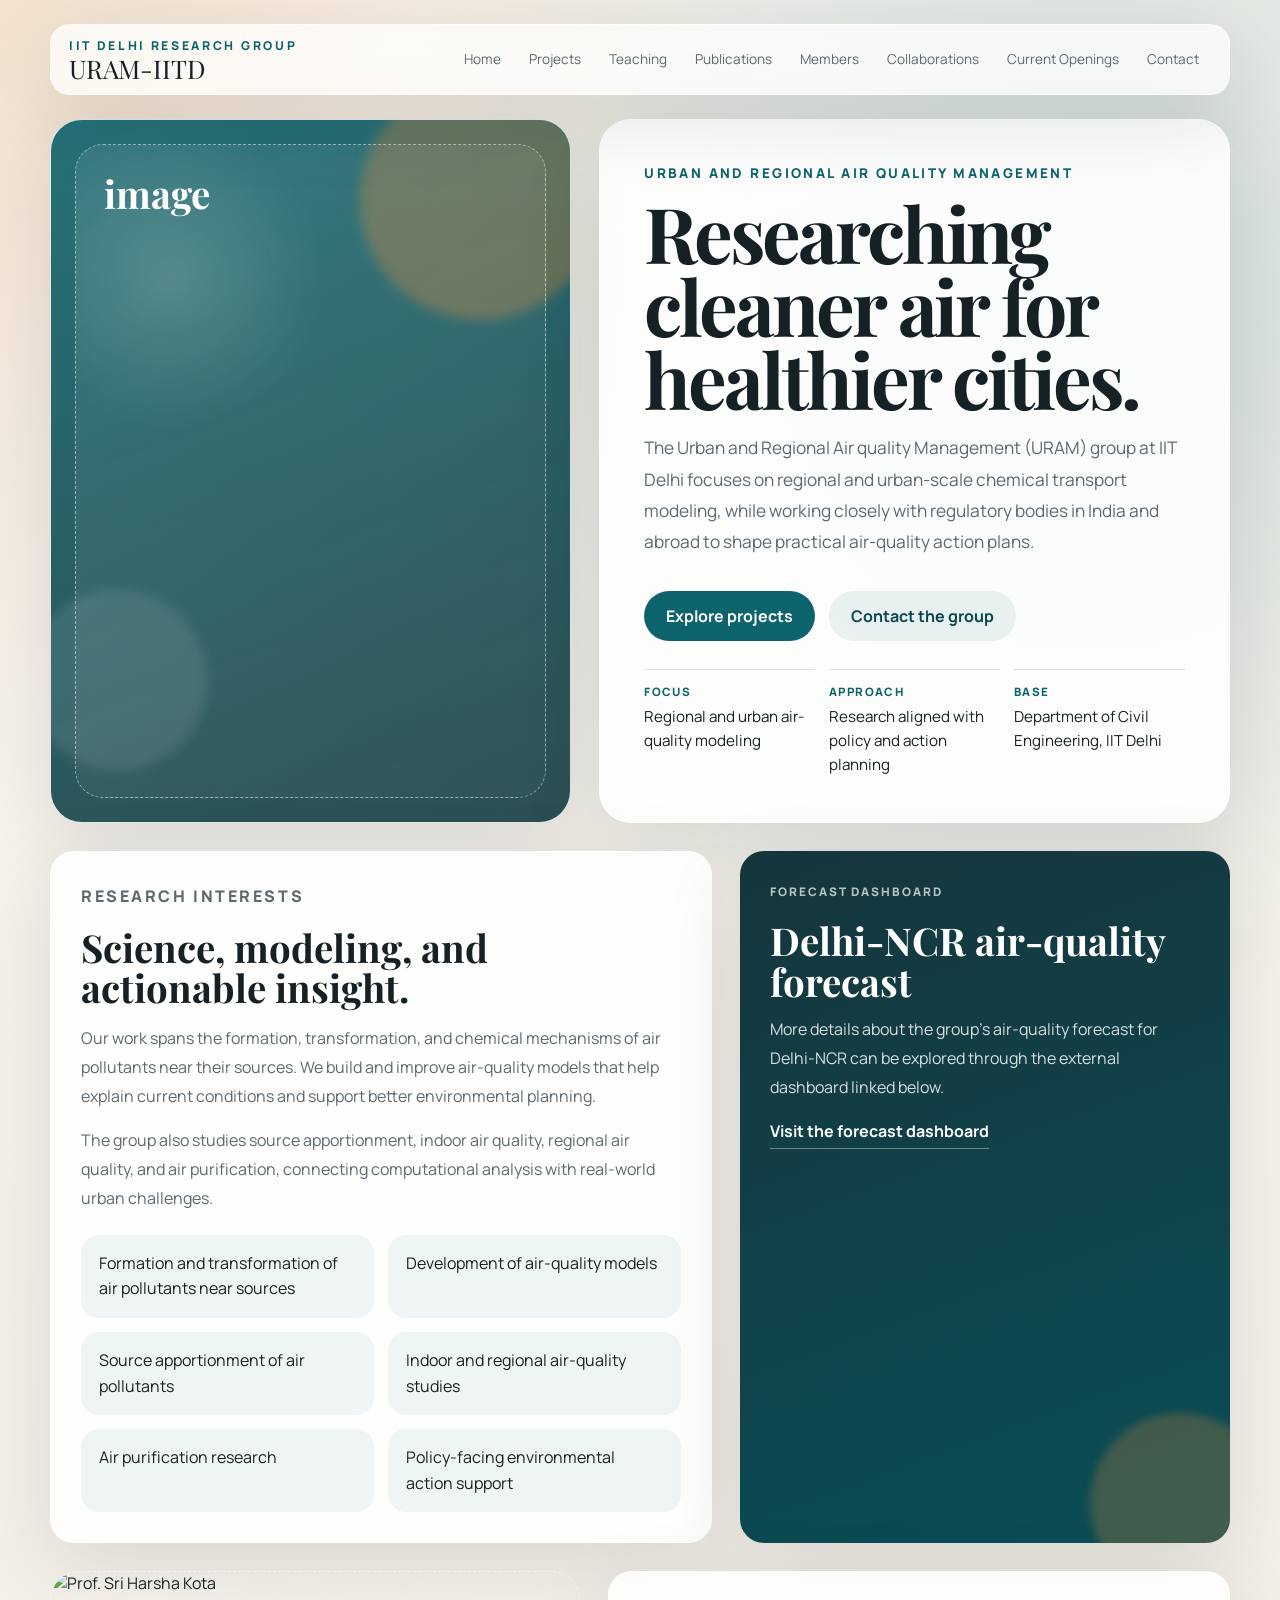
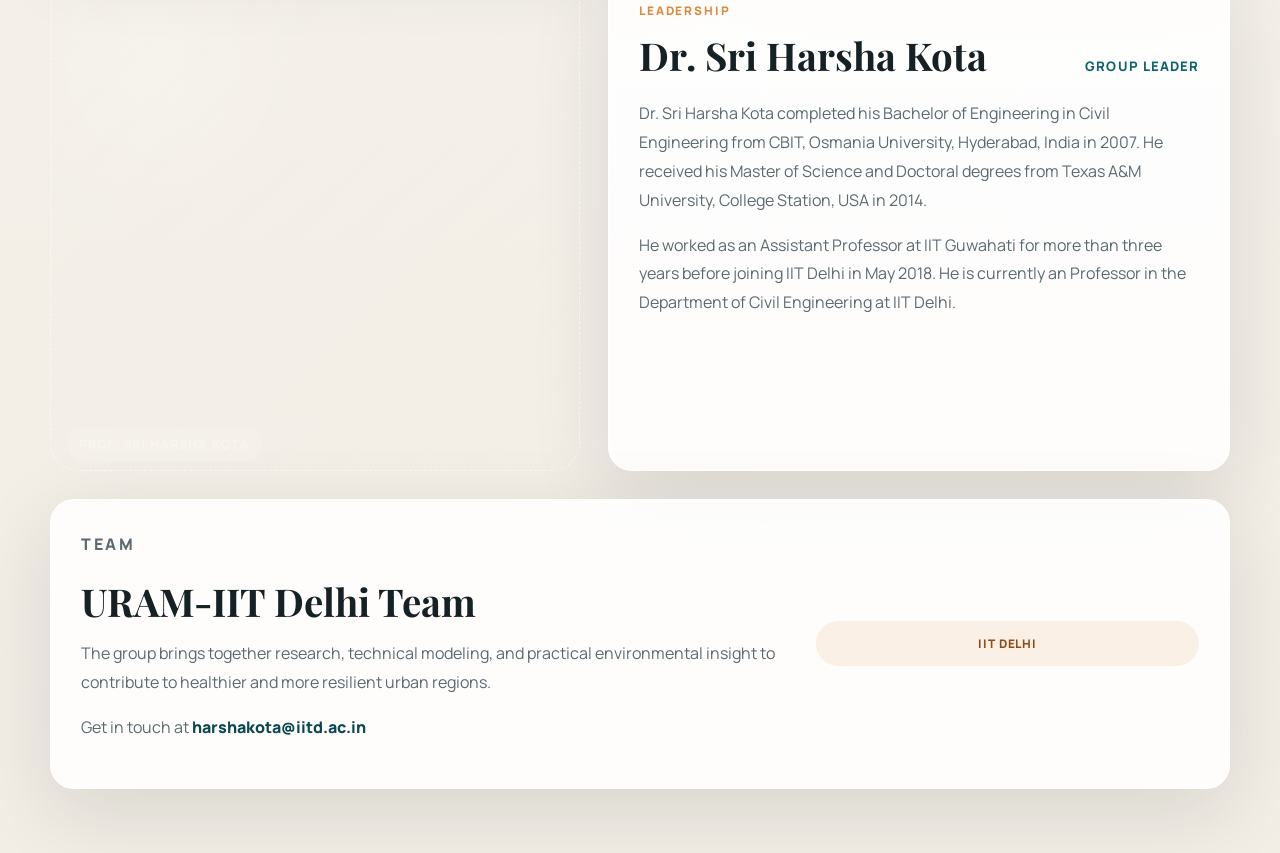
==== commit 8956163a: "Update index.html" ====
--- a/index.html
+++ b/index.html
@@ -2,186 +2,648 @@
 <html lang="en">
 <head>
   <meta charset="UTF-8" />
-  <meta name="viewport" content="width=device-width, initial-scale=1.0"/>
-  <title>URAM-IITD | Current Openings</title>
-
-  <link href="https://fonts.googleapis.com/css2?family=Manrope:wght@400;600;800&family=Playfair+Display:wght@600;700&display=swap" rel="stylesheet"/>
-
+  <meta name="viewport" content="width=device-width, initial-scale=1.0" />
+  <meta name="google-site-verification" content="Ib5AKd1KGT3CSqcD7YxPKdD88Stz6O-n7Hj-J1yIT0g" />
+  <title>URAM-IITD | Home</title>
+  <link rel="preconnect" href="https://fonts.googleapis.com" />
+  <link rel="preconnect" href="https://fonts.gstatic.com" crossorigin />
+  <link href="https://fonts.googleapis.com/css2?family=Manrope:wght@400;500;600;700;800&family=Playfair+Display:wght@600;700&display=swap" rel="stylesheet" />
   <style>
     :root {
-      --surface: rgba(255,255,255,0.9);
-      --surface-strong: rgba(255,255,255,0.95);
-      --ink:#162126;
-      --muted:#5a6a70;
-      --accent:#0e646d;
-      --accent-deep:#0a4750;
-      --radius:24px;
-      --shadow:0 20px 60px rgba(0,0,0,0.1);
+      --bg: #f3efe8;
+      --surface: rgba(255, 255, 255, 0.72);
+      --surface-strong: rgba(255, 255, 255, 0.88);
+      --ink: #162126;
+      --muted: #5a6a70;
+      --accent: #0e646d;
+      --accent-deep: #0a4750;
+      --highlight: #db8a3d;
+      --line: rgba(22, 33, 38, 0.12);
+      --shadow: 0 22px 80px rgba(22, 33, 38, 0.12);
+      --radius-xl: 32px;
+      --radius-lg: 24px;
+      --radius-md: 18px;
+      --container: min(1180px, calc(100vw - 40px));
+    }
+
+    * {
+      box-sizing: border-box;
+    }
+
+    html {
+      scroll-behavior: smooth;
     }
 
     body {
-      margin:0;
-      font-family:"Manrope",sans-serif;
-      background:#f5f2ea;
-      color:var(--ink);
-    }
-
-    .container {
-      width:min(1000px,90%);
-      margin:auto;
-      padding:20px 0;
-    }
-
-    /* ===== UPDATED HEADER ===== */
+      margin: 0;
+      font-family: "Manrope", sans-serif;
+      color: var(--ink);
+      background:
+        radial-gradient(circle at top left, rgba(219, 138, 61, 0.18), transparent 28%),
+        radial-gradient(circle at 85% 12%, rgba(14, 100, 109, 0.16), transparent 30%),
+        linear-gradient(180deg, #f8f5ef 0%, #f2ede5 100%);
+      min-height: 100vh;
+    }
+
+    a {
+      color: inherit;
+      text-decoration: none;
+    }
+
+    img {
+      max-width: 100%;
+      display: block;
+    }
+
+    .page-shell {
+      width: var(--container);
+      margin: 0 auto;
+      padding: 24px 0 64px;
+    }
 
     .site-header {
       position: sticky;
       top: 0;
-      z-index: 50;
-      margin-bottom: 20px;
+      z-index: 20;
+      margin-bottom: 24px;
       backdrop-filter: blur(18px);
     }
 
     .header-bar {
-      display:flex;
-      justify-content:space-between;
-      align-items:center;
-      gap:14px;
-      padding:12px 18px;
-      background:rgba(255,255,255,0.75);
-      border-radius:20px;
-      box-shadow:var(--shadow);
+      display: flex;
+      align-items: center;
+      justify-content: space-between;
+      gap: 16px;
+      padding: 12px 18px;
+      background: var(--surface);
+      border: 1px solid rgba(255, 255, 255, 0.7);
+      border-radius: 20px;
+      box-shadow: var(--shadow);
     }
 
     .brand {
-      display:flex;
-      flex-direction:column;
+      display: flex;
+      flex-direction: column;
+      gap: 2px;
+      min-width: fit-content;
+      flex-shrink: 0;
     }
 
     .brand-kicker {
-      font-size:0.7rem;
-      letter-spacing:0.2em;
-      text-transform:uppercase;
-      color:var(--accent);
-      font-weight:800;
+      font-size: 0.76rem;
+      letter-spacing: 0.22em;
+      text-transform: uppercase;
+      color: var(--accent);
+      font-weight: 800;
     }
 
     .brand-name {
-      margin:0;
-      font-family:"Playfair Display",serif;
-      font-size:1.4rem;
+      font-family: "Playfair Display", serif;
+      font-size: clamp(1.5rem, 2vw, 2rem);
+      line-height: 1;
+      margin: 0;
     }
 
     .nav {
-      display:flex;
-      gap:8px;
+      display: flex;
+      align-items: center;
+      gap: 4px;
     }
 
     .nav a {
-      text-decoration:none;
-      color:var(--muted);
-      padding:8px 12px;
-      border-radius:999px;
-      font-size:0.85rem;
-    }
-
-    .nav a.active,
-    .nav a:hover {
-      background:rgba(14,100,109,0.1);
-      color:var(--accent-deep);
-    }
-
-    /* MOBILE MENU */
-    .menu-toggle {
-      display:none;
-      flex-direction:column;
-      gap:4px;
-      background:none;
-      border:none;
-      cursor:pointer;
-    }
-
-    .menu-toggle span {
-      width:22px;
-      height:2px;
-      background:var(--ink);
-      display:block;
-    }
-
-    @media(max-width:768px){
-      .menu-toggle{
-        display:flex;
-      }
-
-      .nav{
-        position:absolute;
-        top:70px;
-        right:20px;
-        background:var(--surface-strong);
-        flex-direction:column;
-        padding:14px;
-        border-radius:16px;
-        box-shadow:var(--shadow);
-        display:none;
-      }
-
-      .nav.show{
-        display:flex;
-      }
-
-      h1{
-        font-size:2rem;
-      }
-    }
-
-    /* ===== ORIGINAL CONTENT (UNCHANGED) ===== */
-
-    h1 {
-      font-family:"Playfair Display",serif;
-      font-size:2.5rem;
-      margin-bottom:16px;
-    }
-
-    .section {
-      background:var(--surface);
-      padding:30px;
-      border-radius:var(--radius);
-    }
-
-    .content-text {
-      font-size:1.05rem;
-      line-height:1.8;
-      color:var(--muted);
-    }
-
-    .email {
-      margin-top:20px;
-      font-weight:600;
-      color:var(--accent);
-      word-break: break-all;
+      padding: 8px 12px;
+      border-radius: 999px;
+      font-size: 0.85rem;
+      color: var(--muted);
+      transition: 0.25s ease;
+      white-space: nowrap;
+    }
+
+    .nav a:hover,
+    .nav a:focus-visible {
+      background: rgba(14, 100, 109, 0.1);
+      color: var(--accent-deep);
+      outline: none;
+    }
+
+    .hero {
+      display: grid;
+      grid-template-columns: minmax(320px, 0.95fr) minmax(340px, 1.15fr);
+      gap: 28px;
+      align-items: stretch;
+      margin-bottom: 28px;
+    }
+
+    .hero-media,
+    .hero-copy,
+    .content-card,
+    .leader-card,
+    .team-card {
+      background: var(--surface-strong);
+      border: 1px solid rgba(255, 255, 255, 0.85);
+      box-shadow: var(--shadow);
+    }
+
+    .hero-media {
+      position: relative;
+      min-height: 560px;
+      border-radius: var(--radius-xl);
+      overflow: hidden;
+      padding: 24px;
+      display: flex;
+      align-items: flex-end;
+      background:
+        linear-gradient(160deg, rgba(14, 100, 109, 0.9), rgba(11, 51, 56, 0.86)),
+        linear-gradient(180deg, rgba(255, 255, 255, 0.1), transparent);
+    }
+
+    .hero-media::before,
+    .hero-media::after {
+      content: "";
+      position: absolute;
+      border-radius: 50%;
+      filter: blur(6px);
+    }
+
+    .hero-media::before {
+      width: 240px;
+      height: 240px;
+      top: -40px;
+      right: -30px;
+      background: rgba(219, 138, 61, 0.34);
+    }
+
+    .hero-media::after {
+      width: 180px;
+      height: 180px;
+      bottom: 52px;
+      left: -24px;
+      background: rgba(255, 255, 255, 0.1);
+    }
+
+    .image-placeholder {
+      position: relative;
+      z-index: 1;
+      width: 100%;
+      height: 100%;
+      min-height: 500px;
+      border-radius: 28px;
+      border: 1.5px dashed rgba(255, 255, 255, 0.5);
+      background:
+        linear-gradient(135deg, rgba(255, 255, 255, 0.08), rgba(255, 255, 255, 0.02)),
+        radial-gradient(circle at 20% 20%, rgba(255, 255, 255, 0.16), transparent 24%);
+      display: flex;
+      flex-direction: column;
+      justify-content: space-between;
+      padding: 28px;
+    }
+
+    .image-tag {
+      align-self: flex-start;
+      padding: 8px 12px;
+      border-radius: 999px;
+      background: rgba(255, 255, 255, 0.12);
+      color: #f7f5f0;
+      font-size: 0.78rem;
+      letter-spacing: 0.08em;
+      text-transform: uppercase;
+      font-weight: 800;
+    }
+
+    .image-title {
+      max-width: 220px;
+      color: #ffffff;
+      font-family: "Playfair Display", serif;
+      font-size: clamp(1.8rem, 3vw, 2.6rem);
+      line-height: 1.05;
+      margin: 0;
+    }
+
+    .image-note {
+      max-width: 260px;
+      margin: 0;
+      color: rgba(255, 255, 255, 0.84);
+      line-height: 1.6;
+      font-size: 0.96rem;
+    }
+
+    .hero-copy {
+      border-radius: var(--radius-xl);
+      padding: clamp(28px, 4vw, 44px);
+      display: flex;
+      flex-direction: column;
+      justify-content: center;
+      position: relative;
+      overflow: hidden;
+    }
+
+    .eyebrow {
+      margin: 0 0 14px;
+      color: var(--accent);
+      font-size: 0.84rem;
+      font-weight: 800;
+      letter-spacing: 0.18em;
+      text-transform: uppercase;
+    }
+
+    .hero h1 {
+      margin: 0 0 18px;
+      font-family: "Playfair Display", serif;
+      font-size: clamp(2.8rem, 6vw, 5.1rem);
+      line-height: 0.95;
+      letter-spacing: -0.04em;
+    }
+
+    .hero-intro {
+      font-size: 1.08rem;
+      line-height: 1.8;
+      color: var(--muted);
+      margin: 0 0 18px;
+      max-width: 62ch;
+    }
+
+    .hero-actions {
+      display: flex;
+      flex-wrap: wrap;
+      gap: 14px;
+      margin: 16px 0 28px;
+    }
+
+    .button {
+      display: inline-flex;
+      align-items: center;
+      justify-content: center;
+      gap: 10px;
+      min-height: 50px;
+      padding: 0 22px;
+      border-radius: 999px;
+      font-weight: 700;
+      transition: transform 0.25s ease, background 0.25s ease, color 0.25s ease;
+    }
+
+    .button:hover,
+    .button:focus-visible {
+      transform: translateY(-2px);
+      outline: none;
+    }
+
+    .button-primary {
+      background: var(--accent);
+      color: #fff;
+    }
+
+    .button-primary:hover,
+    .button-primary:focus-visible {
+      background: var(--accent-deep);
+    }
+
+    .button-secondary {
+      background: rgba(14, 100, 109, 0.08);
+      color: var(--accent-deep);
+    }
+
+    .hero-points {
+      display: grid;
+      grid-template-columns: repeat(3, minmax(0, 1fr));
+      gap: 14px;
+      margin: 0;
+      padding: 0;
+      list-style: none;
+    }
+
+    .hero-points li {
+      padding-top: 14px;
+      border-top: 1px solid var(--line);
+    }
+
+    .point-label {
+      display: block;
+      margin-bottom: 6px;
+      color: var(--accent);
+      text-transform: uppercase;
+      letter-spacing: 0.12em;
+      font-size: 0.72rem;
+      font-weight: 800;
+    }
+
+    .point-text {
+      display: block;
+      color: var(--ink);
+      font-size: 0.95rem;
+      line-height: 1.6;
+    }
+
+    .content-grid {
+      display: grid;
+      grid-template-columns: 1.15fr 0.85fr;
+      gap: 28px;
+      margin-bottom: 28px;
+    }
+
+    .content-card,
+    .leader-card,
+    .team-card {
+      border-radius: var(--radius-lg);
+      padding: 30px;
+    }
+
+    .section-label {
+      margin: 0 0 10px;
+      color: var(--highlight);
+      text-transform: uppercase;
+      letter-spacing: 0.16em;
+      font-size: 0.74rem;
+      font-weight: 800;
+    }
+
+    .section-title {
+      margin: 0 0 16px;
+      font-family: "Playfair Display", serif;
+      font-size: clamp(2rem, 3vw, 2.8rem);
+      line-height: 1.06;
+    }
+
+    .content-card p,
+    .leader-text p,
+    .team-card p {
+      margin: 0 0 16px;
+      color: var(--muted);
+      line-height: 1.8;
+      font-size: 1rem;
+    }
+
+    .interest-list {
+      display: grid;
+      grid-template-columns: repeat(2, minmax(0, 1fr));
+      gap: 14px;
+      margin: 22px 0 0;
+      padding: 0;
+      list-style: none;
+    }
+
+    .interest-list li {
+      padding: 16px 18px;
+      border-radius: 18px;
+      background: rgba(14, 100, 109, 0.06);
+      color: var(--ink);
+      line-height: 1.6;
+      min-height: 100%;
+    }
+
+    .forecast-card {
+      border-radius: var(--radius-lg);
+      padding: 30px;
+      background: linear-gradient(160deg, #16353c 0%, #0a4e57 100%);
+      color: #fff;
+      box-shadow: var(--shadow);
+      position: relative;
+      overflow: hidden;
+    }
+
+    .forecast-card::after {
+      content: "";
+      position: absolute;
+      inset: auto -40px -50px auto;
+      width: 180px;
+      height: 180px;
+      border-radius: 50%;
+      background: rgba(219, 138, 61, 0.26);
+      filter: blur(4px);
+    }
+
+    .forecast-card p {
+      color: rgba(255, 255, 255, 0.84);
+      line-height: 1.8;
+      margin: 0 0 18px;
+    }
+
+    .forecast-link {
+      display: inline-flex;
+      align-items: center;
+      gap: 10px;
+      color: #fff;
+      font-weight: 700;
+      border-bottom: 1px solid rgba(255, 255, 255, 0.36);
+      padding-bottom: 6px;
+    }
+
+    .profile-section {
+      display: grid;
+      grid-template-columns: 0.92fr 1.08fr;
+      gap: 28px;
+      margin-bottom: 28px;
+    }
+
+    .leader-visual {
+      min-height: 320px;
+      border-radius: 22px;
+      background:
+        linear-gradient(180deg, rgba(255, 255, 255, 0.12), transparent),
+        linear-gradient(140deg, #1c5660 0%, #0f2228 100%);
+      padding: 22px;
+      display: flex;
+      align-items: flex-end;
+    }
+
+    .leader-visual .image-placeholder {
+      min-height: 276px;
+    }
+
+    .leader-header {
+      display: flex;
+      flex-wrap: wrap;
+      justify-content: space-between;
+      gap: 10px;
+      align-items: baseline;
+      margin-bottom: 18px;
+    }
+
+    .leader-name {
+      margin: 0;
+      font-family: "Playfair Display", serif;
+      font-size: clamp(1.9rem, 3vw, 2.5rem);
+    }
+
+    .leader-role {
+      margin: 0;
+      color: var(--accent);
+      font-weight: 800;
+      letter-spacing: 0.08em;
+      text-transform: uppercase;
+      font-size: 0.82rem;
+    }
+
+    .team-card {
+      display: grid;
+      grid-template-columns: 1.3fr 0.7fr;
+      gap: 24px;
+      align-items: center;
+    }
+
+    .team-badge {
+      display: inline-flex;
+      align-items: center;
+      justify-content: center;
+      min-width: 110px;
+      padding: 14px 18px;
+      border-radius: 999px;
+      background: rgba(219, 138, 61, 0.12);
+      color: #8c4d18;
+      font-weight: 800;
+      letter-spacing: 0.08em;
+      text-transform: uppercase;
+      font-size: 0.74rem;
+    }
+
+    .team-title {
+      margin: 0 0 12px;
+      font-family: "Playfair Display", serif;
+      font-size: clamp(1.8rem, 3vw, 2.4rem);
+    }
+
+    .contact-link {
+      color: var(--accent-deep);
+      font-weight: 800;
+    }
+
+    .footer {
+      padding: 20px 0 8px;
+      color: var(--muted);
+      font-size: 0.95rem;
+      text-align: center;
+    }
+
+    .reveal {
+      opacity: 0;
+      transform: translateY(24px);
+      animation: reveal 0.8s ease forwards;
+    }
+
+    .reveal:nth-child(2) {
+      animation-delay: 0.12s;
+    }
+
+    .reveal:nth-child(3) {
+      animation-delay: 0.24s;
+    }
+
+    .image-wrapper {
+      position: relative;
+      overflow: hidden;
+      padding: 0;
+    }
+    
+    .responsive-img {
+      width: 100%;
+      height: 100%;
+      object-fit: cover;
+      display: block;
+    }
+    
+    .image-overlay {
+      position: absolute;
+      bottom: 16px;
+      left: 16px;
+      z-index: 2;
+    }
+
+    @keyframes reveal {
+      to {
+        opacity: 1;
+        transform: translateY(0);
+      }
+    }
+
+    @media (max-width: 1024px) {
+      .hero,
+      .content-grid,
+      .profile-section,
+      .team-card {
+        grid-template-columns: 1fr;
+      }
+
+      .hero-points {
+        grid-template-columns: 1fr;
+      }
+
+      .team-card {
+        gap: 16px;
+      }
+    }
+
+    @media (max-width: 760px) {
+      .page-shell {
+        width: min(100vw - 24px, 100%);
+        padding-top: 14px;
+      }
+
+      .site-header {
+        margin-bottom: 16px;
+      }
+
+      .header-bar {
+        padding: 10px 14px;
+        flex-direction: row; 
+        align-items: center;
+      }
+
+      .brand-kicker {
+        font-size: 0.65rem;
+        letter-spacing: 0.15em;
+      }
+
+      .brand-name {
+        font-size: 1.2rem;
+      }
+
+      .nav {
+        justify-content: flex-start;
+        overflow-x: auto; 
+        scroll-behavior: smooth;
+        -webkit-overflow-scrolling: touch;
+        max-width: 60%; 
+        mask-image: linear-gradient(to right, black 80%, transparent 100%);
+        padding-bottom: 4px; 
+        -ms-overflow-style: none;
+        scrollbar-width: none;
+      }
+      
+      .nav::-webkit-scrollbar {
+        display: none;
+      }
+
+      .hero-copy,
+      .content-card,
+      .leader-card,
+      .team-card,
+      .forecast-card {
+        padding: 22px;
+      }
+
+      .hero-media {
+        min-height: 420px;
+        padding: 18px;
+      }
+
+      .image-placeholder {
+        min-height: 380px;
+      }
+
+      .interest-list {
+        grid-template-columns: 1fr;
+      }
     }
   </style>
 </head>
-
 <body>
-<div class="container">
-
-<!-- UPDATED HEADER -->
-<header class="site-header">
-  <div class="header-bar">
-
-    <div class="brand">
-      <span class="brand-kicker">IIT Delhi Research Group</span>
-      <p class="brand-name">URAM-IITD</p>
-    </div>
-
-    <button class="menu-toggle" onclick="toggleMenu()">
-      <span></span>
-      <span></span>
-      <span></span>
-    </button>
-
-            <nav class="nav" aria-label="Primary navigation">
+  <div class="page-shell">
+    <header class="site-header">
+      <div class="header-bar">
+        <div class="brand">
+          <span class="brand-kicker">IIT Delhi Research Group</span>
+          <p class="brand-name">URAM-IITD</p>
+        </div>
+        <nav class="nav" aria-label="Primary navigation">
           <a href="index.html">Home</a>
           <a href="projects.html">Projects</a>
           <a href="teaching.html">Teaching</a>
@@ -191,30 +653,120 @@
           <a href="current-openings.html">Current Openings</a>
           <a href="contact.html">Contact</a>
         </nav>
-
+      </div>
+    </header>
+
+    <main>
+      <section class="hero" id="home">
+        <div class="hero-media reveal">
+          <div class="image-placeholder" aria-label="Image placeholder">
+            <div>
+              <h2 class="image-title">image </h2>
+              <p class="image-note"></p>
+            </div>
+          </div>
+        </div>
+
+        <div class="hero-copy reveal">
+          <p class="eyebrow">Urban and Regional Air Quality Management</p>
+          <h1>Researching cleaner air for healthier cities.</h1>
+          <p class="hero-intro">
+            The Urban and Regional Air quality Management (URAM) group at IIT Delhi focuses on regional and urban-scale chemical transport modeling, while working closely with regulatory bodies in India and abroad to shape practical air-quality action plans.
+          </p>
+          <div class="hero-actions">
+            <a class="button button-primary" href="projects.html">Explore projects</a>
+            <a class="button button-secondary" href="#contact">Contact the group</a>
+          </div>
+          <ul class="hero-points">
+            <li>
+              <span class="point-label">Focus</span>
+              <span class="point-text">Regional and urban air-quality modeling</span>
+            </li>
+            <li>
+              <span class="point-label">Approach</span>
+              <span class="point-text">Research aligned with policy and action planning</span>
+            </li>
+            <li>
+              <span class="point-label">Base</span>
+              <span class="point-text">Department of Civil Engineering, IIT Delhi</span>
+            </li>
+          </ul>
+        </div>
+      </section>
+
+      <section class="content-grid" id="research">
+        <article class="content-card reveal">
+          <p class="section-label">Research Interests</p>
+          <h2 class="section-title">Science, modeling, and actionable insight.</h2>
+          <p>
+            Our work spans the formation, transformation, and chemical mechanisms of air pollutants near their sources. We build and improve air-quality models that help explain current conditions and support better environmental planning.
+          </p>
+          <p>
+            The group also studies source apportionment, indoor air quality, regional air quality, and air purification, connecting computational analysis with real-world urban challenges.
+          </p>
+          <ul class="interest-list">
+            <li>Formation and transformation of air pollutants near sources</li>
+            <li>Development of air-quality models</li>
+            <li>Source apportionment of air pollutants</li>
+            <li>Indoor and regional air-quality studies</li>
+            <li>Air purification research</li>
+            <li>Policy-facing environmental action support</li>
+          </ul>
+        </article>
+
+        <aside class="forecast-card reveal" id="forecast">
+          <p class="section-label" style="color: rgba(255,255,255,0.7);">Forecast Dashboard</p>
+          <h2 class="section-title" style="color: #fff; margin-bottom: 14px;">Delhi-NCR air-quality forecast</h2>
+          <p>
+            More details about the group's air-quality forecast for Delhi-NCR can be explored through the external dashboard linked below.
+          </p>
+          <a class="forecast-link" href="http://www.raasman.com/dashboard/forecast_pollutants" target="_blank" rel="noreferrer">
+            Visit the forecast dashboard
+          </a>
+        </aside>
+      </section>
+
+      <section class="profile-section">
+          <div class="image-placeholder image-wrapper">
+          <img src="images/harsha_kota.jpeg" alt="Prof. Sri Harsha Kota" class="responsive-img">
+          
+          <div class="image-overlay">
+            <span class="image-tag">Prof. Sri Harsha Kota</span>
+          </div>
+        </div>
+
+        <article class="leader-card reveal">
+          <p class="section-label">Leadership</p>
+          <div class="leader-header">
+            <h2 class="leader-name">Dr. Sri Harsha Kota</h2>
+            <p class="leader-role">Group Leader</p>
+          </div>
+          <div class="leader-text">
+            <p>
+              Dr. Sri Harsha Kota completed his Bachelor of Engineering in Civil Engineering from CBIT, Osmania University, Hyderabad, India in 2007. He received his Master of Science and Doctoral degrees from Texas A&amp;M University, College Station, USA in 2014.
+            </p>
+            <p>
+              He worked as an Assistant Professor at IIT Guwahati for more than three years before joining IIT Delhi in May 2018. He is currently an Professor in the Department of Civil Engineering at IIT Delhi.
+            </p>
+          </div>
+        </article>
+      </section>
+
+      <section class="team-card reveal" id="team">
+        <div>
+          <p class="section-label">Team</p>
+          <h2 class="team-title">URAM-IIT Delhi Team</h2>
+          <p>
+            The group brings together research, technical modeling, and practical environmental insight to contribute to healthier and more resilient urban regions.
+          </p>
+          <p id="contact">
+            Get in touch at
+            <a class="contact-link" href="mailto:harshakota@iitd.ac.in">harshakota@iitd.ac.in</a>
+          </p>
+        </div>
+        <div class="team-badge">IIT Delhi</div>
+      </section>
+    </main>
   </div>
-</header>
-
-<section class="section">
-  <h1>Current Openings</h1>
-
-  <p class="content-text">
-    We have openings for project positions, Ph.D. and Post-doc positions. Motivated candidates with experience in air quality simulations using chemical transport models are encouraged to reach out to us at
-  </p>
-
-  <p class="email">
-    harshakota@iitd.ac.in
-  </p>
-
-</section>
-
-</div>
-
-<script>
-function toggleMenu() {
-  document.getElementById("navMenu").classList.toggle("show");
-}
-</script>
-
 </body>
 </html>
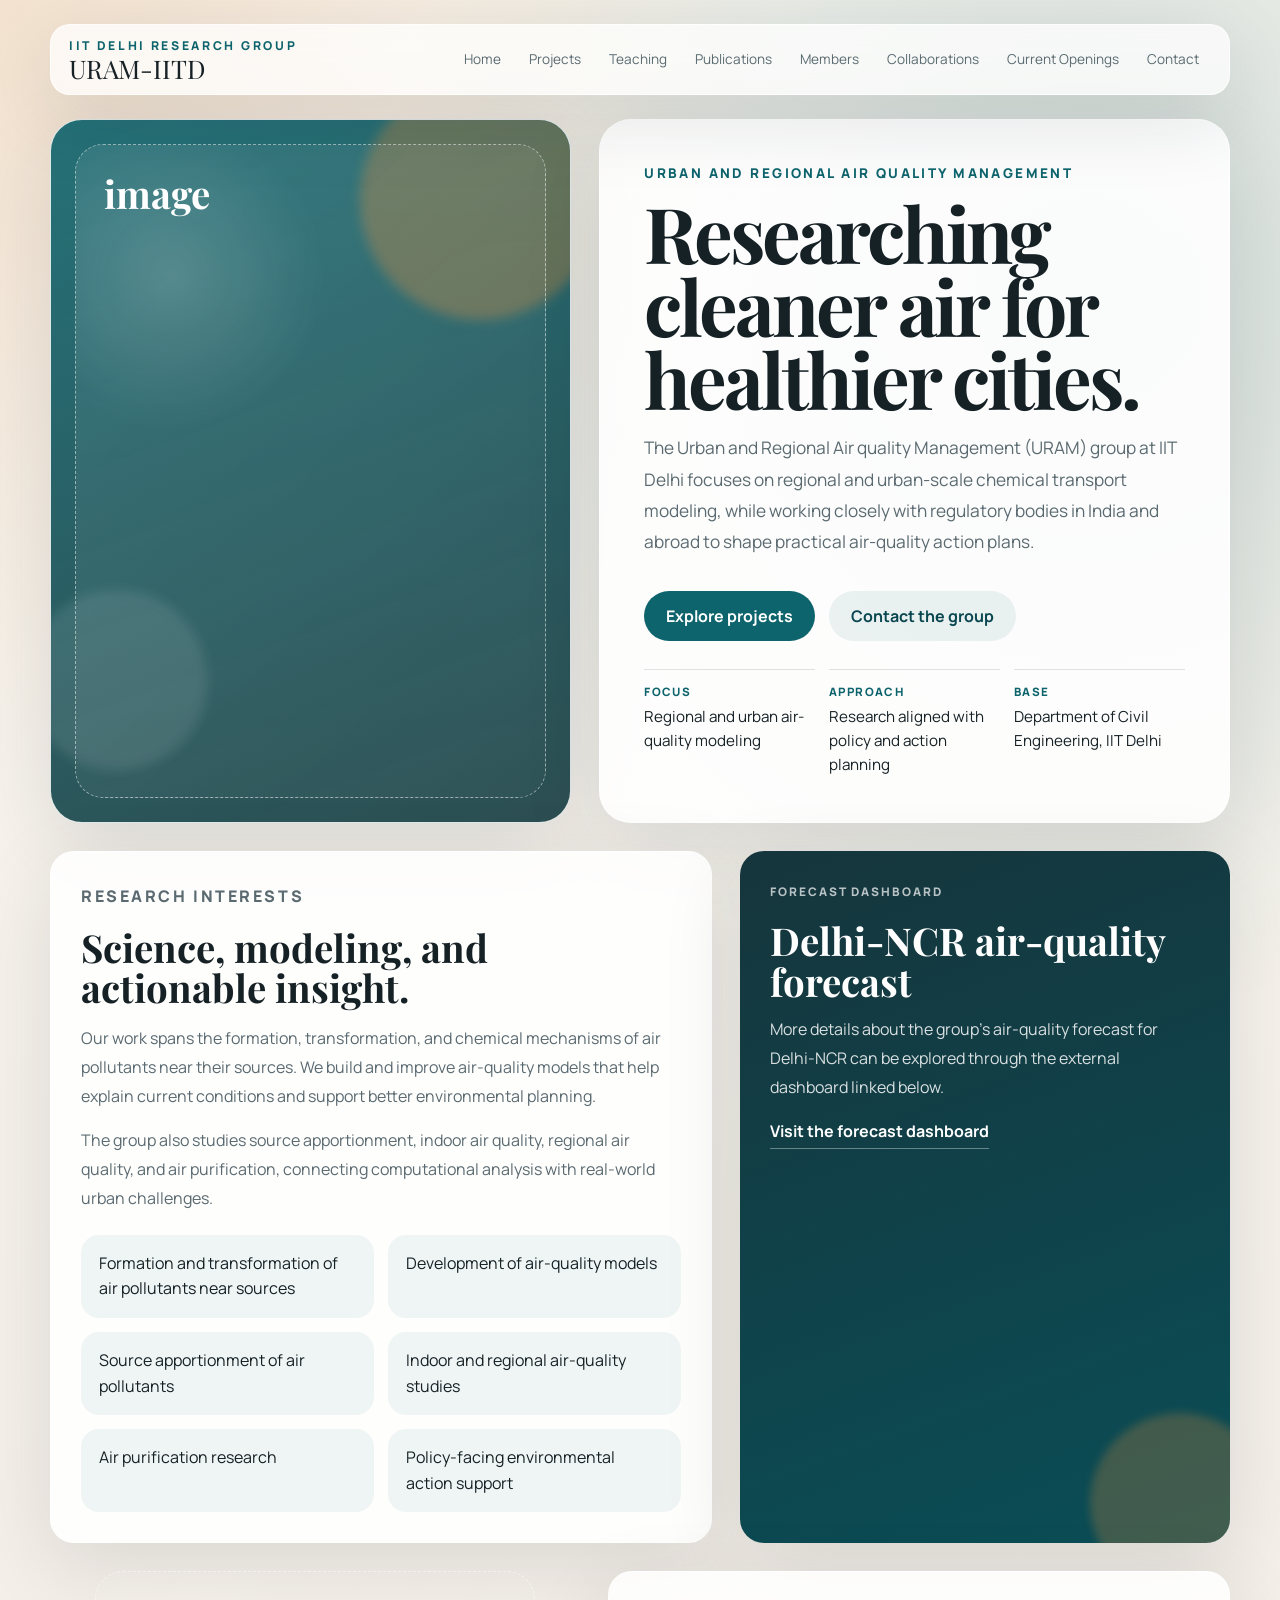
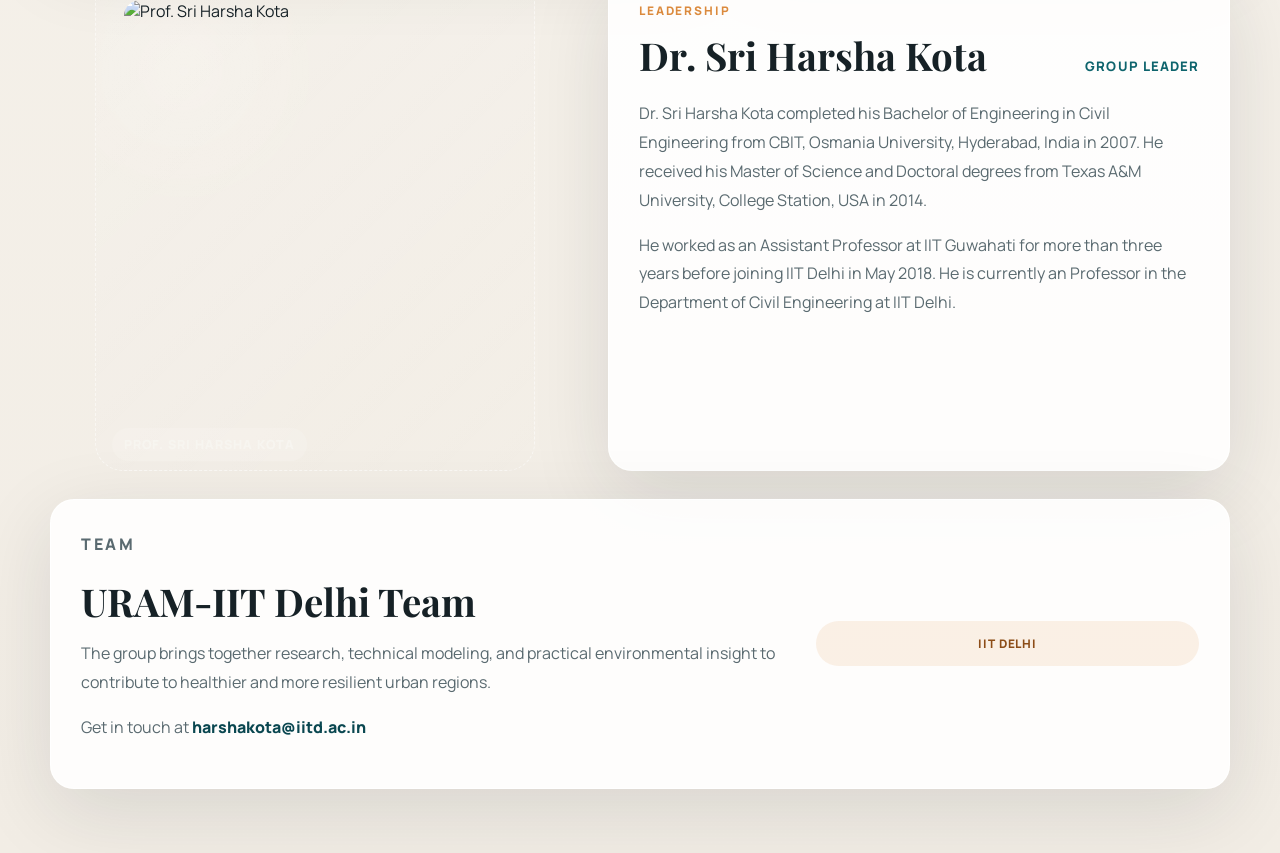
==== commit bde22139: "Update index.html" ====
--- a/index.html
+++ b/index.html
@@ -528,16 +528,16 @@
     }
 
     .image-wrapper {
-      position: relative;
-      overflow: hidden;
-      padding: 0;
+      max-width: 440px;
+      height: 440px;
+      margin: 0 auto;
     }
     
     .responsive-img {
       width: 100%;
       height: 100%;
       object-fit: cover;
-      display: block;
+      border-radius: 16px;
     }
     
     .image-overlay {
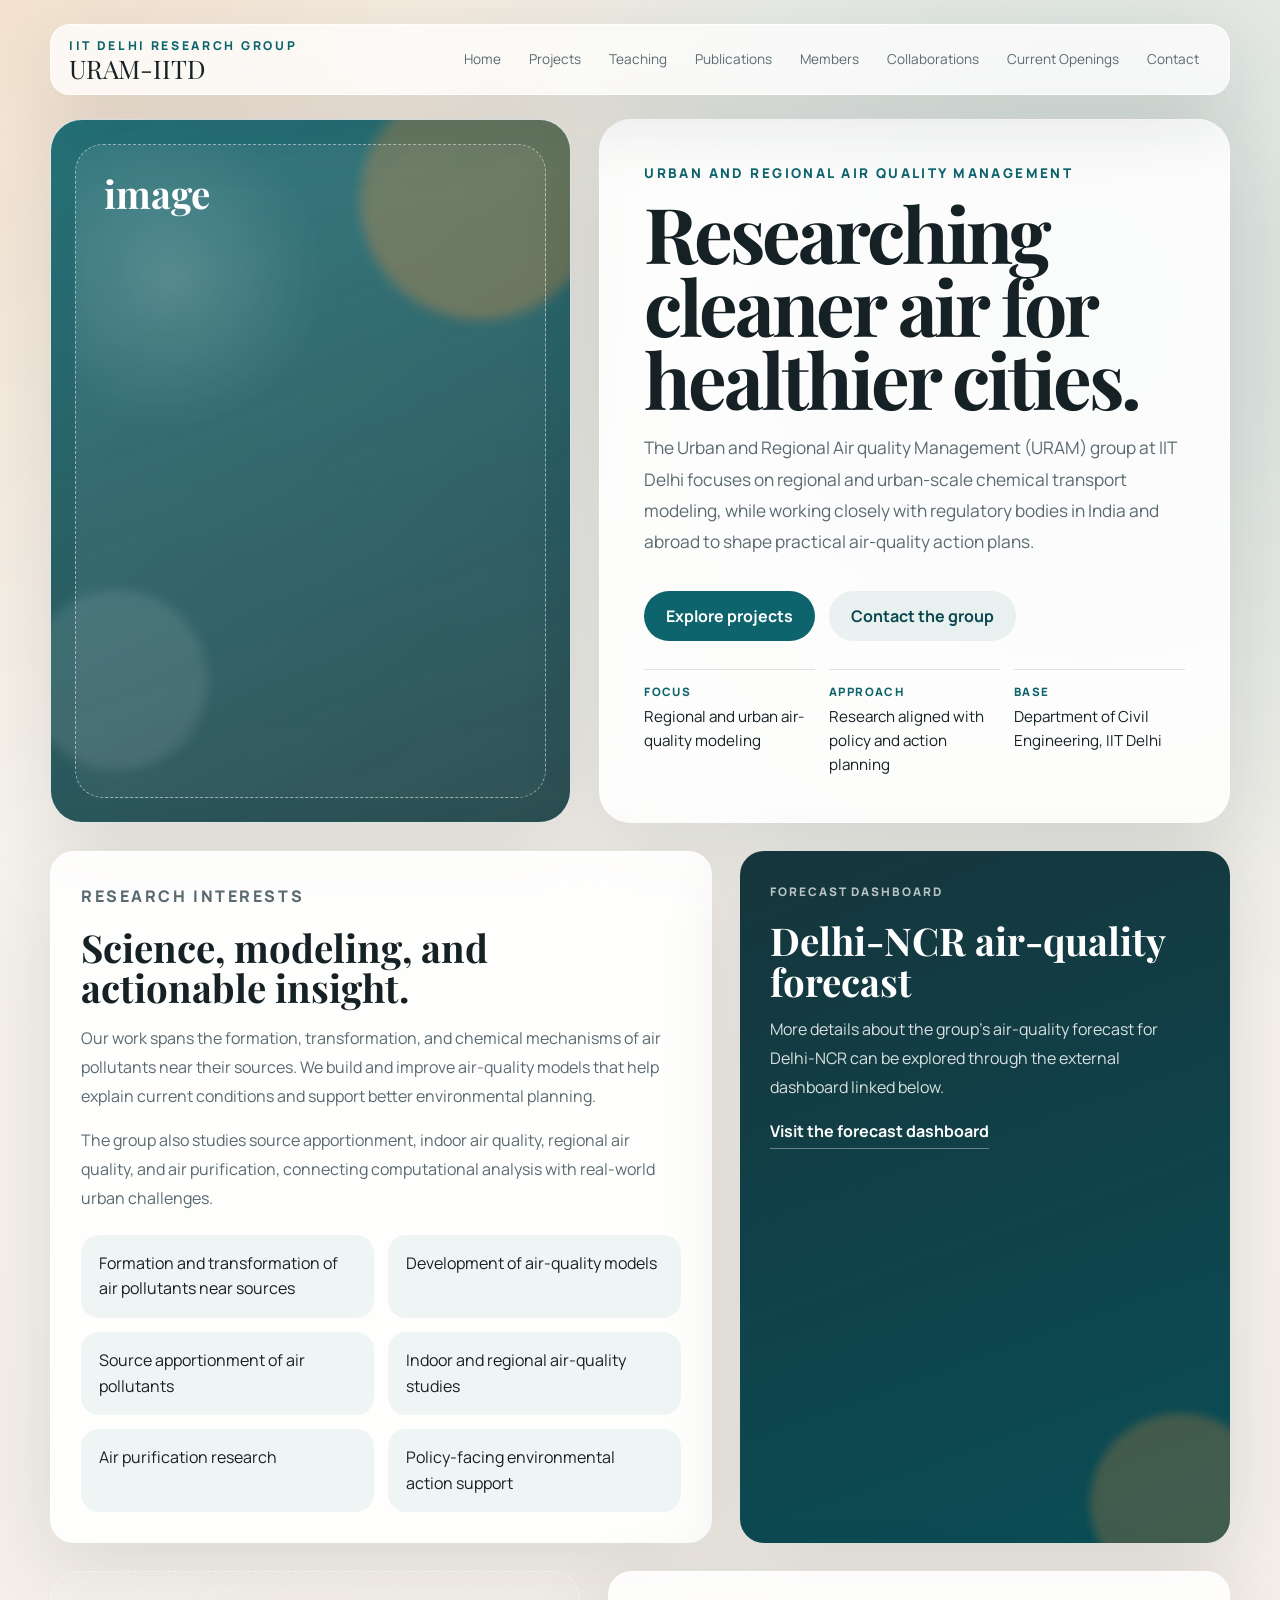
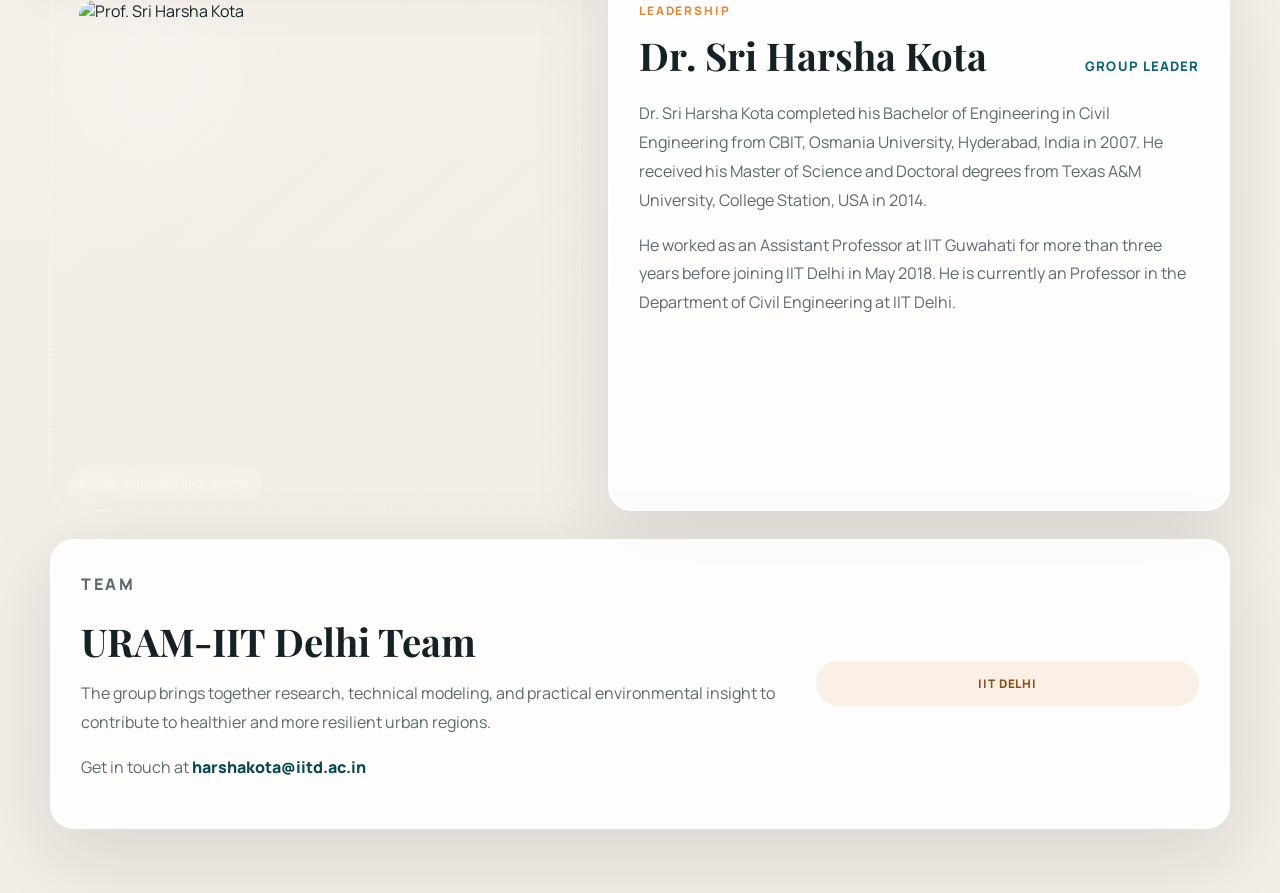
==== commit 6bcbc74d: "Update index.html" ====
--- a/index.html
+++ b/index.html
@@ -528,8 +528,8 @@
     }
 
     .image-wrapper {
-      max-width: 440px;
-      height: 440px;
+      max-width: 540px;
+      height: 540px;
       margin: 0 auto;
     }
     
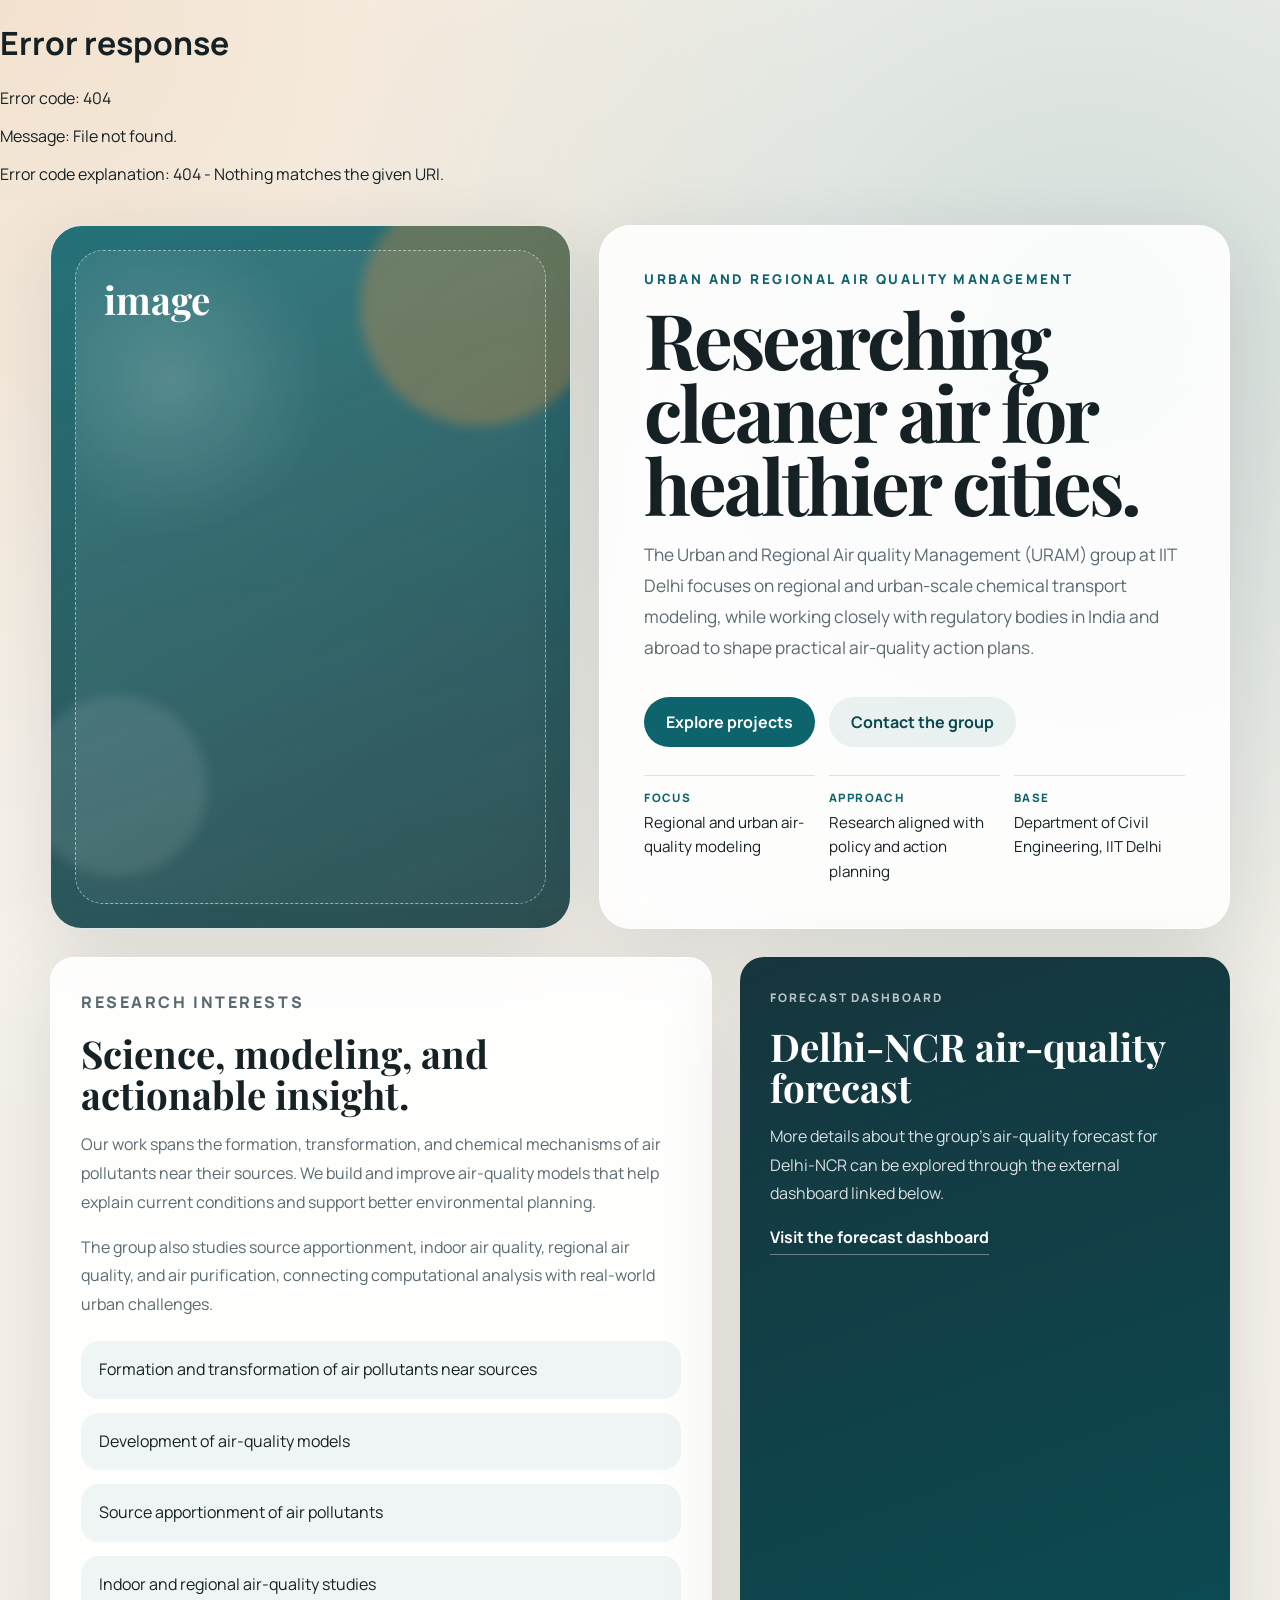
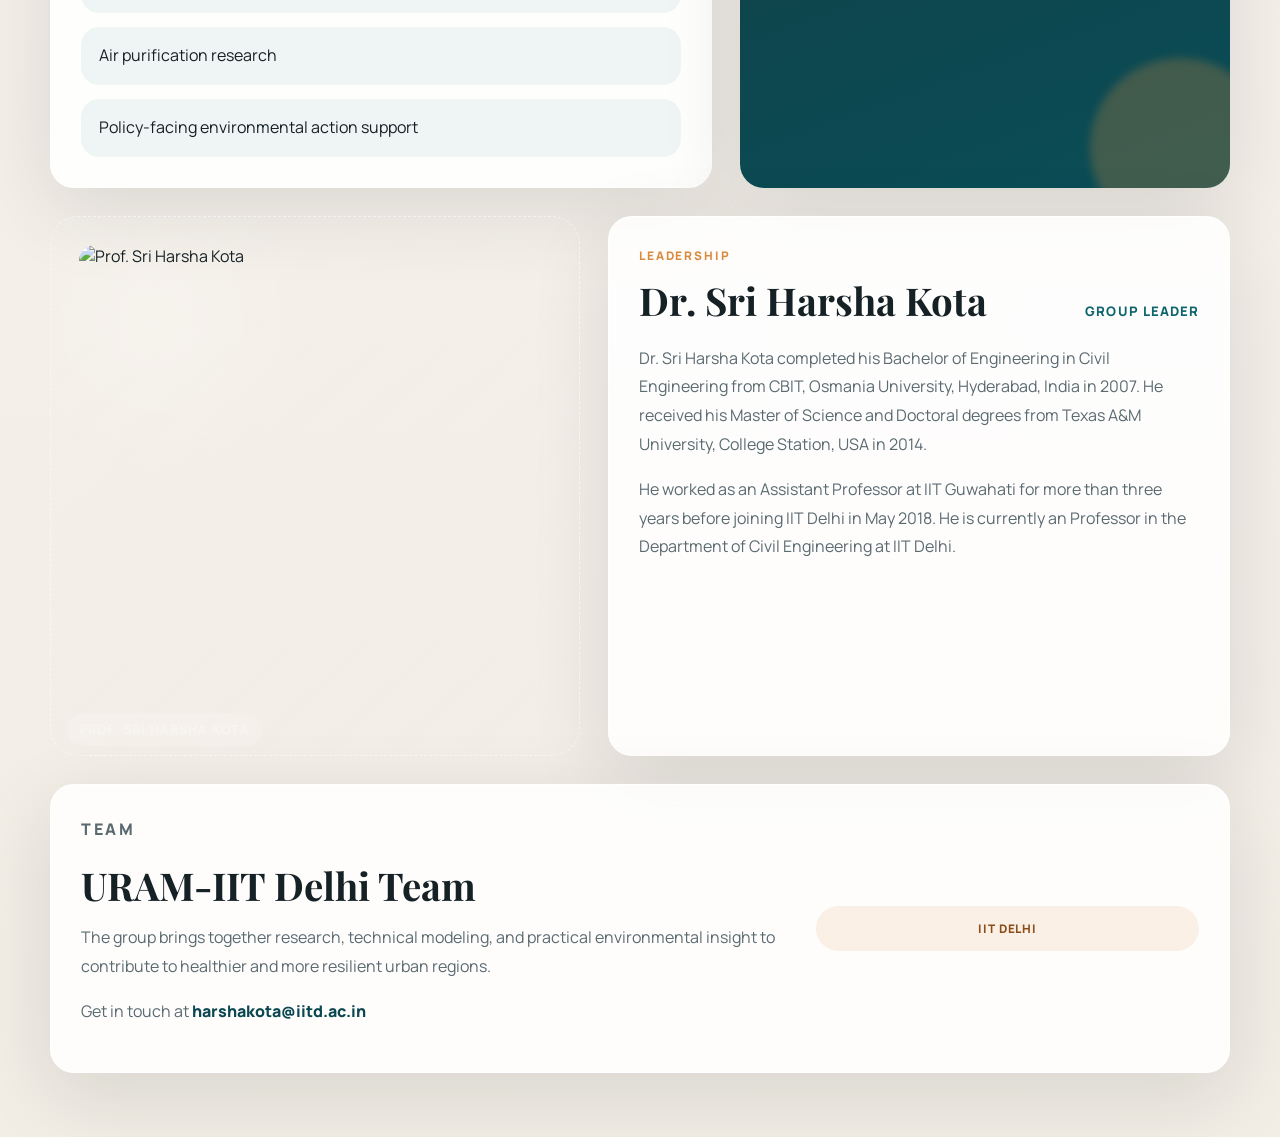
==== commit ed3b97ac: "Update index.html" ====
--- a/index.html
+++ b/index.html
@@ -8,6 +8,7 @@
   <link rel="preconnect" href="https://fonts.googleapis.com" />
   <link rel="preconnect" href="https://fonts.gstatic.com" crossorigin />
   <link href="https://fonts.googleapis.com/css2?family=Manrope:wght@400;500;600;700;800&family=Playfair+Display:wght@600;700&display=swap" rel="stylesheet" />
+  <link rel="stylesheet" href="style.css">
   <style>
     :root {
       --bg: #f3efe8;
@@ -61,70 +62,7 @@
       padding: 24px 0 64px;
     }
 
-    .site-header {
-      position: sticky;
-      top: 0;
-      z-index: 20;
-      margin-bottom: 24px;
-      backdrop-filter: blur(18px);
-    }
-
-    .header-bar {
-      display: flex;
-      align-items: center;
-      justify-content: space-between;
-      gap: 16px;
-      padding: 12px 18px;
-      background: var(--surface);
-      border: 1px solid rgba(255, 255, 255, 0.7);
-      border-radius: 20px;
-      box-shadow: var(--shadow);
-    }
-
-    .brand {
-      display: flex;
-      flex-direction: column;
-      gap: 2px;
-      min-width: fit-content;
-      flex-shrink: 0;
-    }
-
-    .brand-kicker {
-      font-size: 0.76rem;
-      letter-spacing: 0.22em;
-      text-transform: uppercase;
-      color: var(--accent);
-      font-weight: 800;
-    }
-
-    .brand-name {
-      font-family: "Playfair Display", serif;
-      font-size: clamp(1.5rem, 2vw, 2rem);
-      line-height: 1;
-      margin: 0;
-    }
-
-    .nav {
-      display: flex;
-      align-items: center;
-      gap: 4px;
-    }
-
-    .nav a {
-      padding: 8px 12px;
-      border-radius: 999px;
-      font-size: 0.85rem;
-      color: var(--muted);
-      transition: 0.25s ease;
-      white-space: nowrap;
-    }
-
-    .nav a:hover,
-    .nav a:focus-visible {
-      background: rgba(14, 100, 109, 0.1);
-      color: var(--accent-deep);
-      outline: none;
-    }
+
 
     .hero {
       display: grid;
@@ -571,64 +509,6 @@
       }
     }
 
-    @media (max-width: 760px) {
-      .page-shell {
-        width: min(100vw - 24px, 100%);
-        padding-top: 14px;
-      }
-
-      .site-header {
-        margin-bottom: 16px;
-      }
-
-      .header-bar {
-        padding: 10px 14px;
-        flex-direction: row; 
-        align-items: center;
-      }
-
-      .brand-kicker {
-        font-size: 0.65rem;
-        letter-spacing: 0.15em;
-      }
-
-      .brand-name {
-        font-size: 1.2rem;
-      }
-
-      .nav {
-        justify-content: flex-start;
-        overflow-x: auto; 
-        scroll-behavior: smooth;
-        -webkit-overflow-scrolling: touch;
-        max-width: 60%; 
-        mask-image: linear-gradient(to right, black 80%, transparent 100%);
-        padding-bottom: 4px; 
-        -ms-overflow-style: none;
-        scrollbar-width: none;
-      }
-      
-      .nav::-webkit-scrollbar {
-        display: none;
-      }
-
-      .hero-copy,
-      .content-card,
-      .leader-card,
-      .team-card,
-      .forecast-card {
-        padding: 22px;
-      }
-
-      .hero-media {
-        min-height: 420px;
-        padding: 18px;
-      }
-
-      .image-placeholder {
-        min-height: 380px;
-      }
-
       .interest-list {
         grid-template-columns: 1fr;
       }
@@ -636,26 +516,8 @@
   </style>
 </head>
 <body>
+  <div id="header-placeholder"></div>
   <div class="page-shell">
-    <header class="site-header">
-      <div class="header-bar">
-        <div class="brand">
-          <span class="brand-kicker">IIT Delhi Research Group</span>
-          <p class="brand-name">URAM-IITD</p>
-        </div>
-        <nav class="nav" aria-label="Primary navigation">
-          <a href="index.html">Home</a>
-          <a href="projects.html">Projects</a>
-          <a href="teaching.html">Teaching</a>
-          <a href="publications.html">Publications</a>
-          <a href="members.html">Members</a>
-          <a href="collabrations.html">Collaborations</a>
-          <a href="current-openings.html">Current Openings</a>
-          <a href="contact.html">Contact</a>
-        </nav>
-      </div>
-    </header>
-
     <main>
       <section class="hero" id="home">
         <div class="hero-media reveal">
@@ -768,5 +630,7 @@
       </section>
     </main>
   </div>
+
+  <script src="components.js"></script>
 </body>
 </html>
--- a/style.css
+++ b/style.css
@@ -0,0 +1,108 @@
+/* ===== UNIFIED HEADER CSS ===== */
+.site-header {
+  position: sticky;
+  top: 0;
+  z-index: 50;
+  width: 100%; /* Spans the full screen width */
+  background: rgba(255, 255, 255, 0.8); /* Semi-transparent background */
+  backdrop-filter: blur(18px);
+  border-bottom: 1px solid rgba(0,0,0,0.05); /* Optional: subtle line at bottom */
+}
+
+.header-bar {
+  display: flex;
+  justify-content: space-between;
+  align-items: center;
+  
+  /* CENTER THE CONTENT */
+  max-width: 100%;
+  
+  padding: 6px 10px; /* Adds space on the left/right edges so it's not touching screen sides */
+  
+  /* Remove these if you want it to look like a flat bar instead of a bubble */
+  border-radius: 0; 
+  box-shadow: none; 
+}
+
+
+
+.brand {
+  display: flex;
+  flex-direction: column;
+}
+
+.brand-kicker {
+  /* Keep your "one line" fix from before */
+  white-space: nowrap !important;
+  font-size: 0.7rem;
+  letter-spacing: 0.2em;
+  text-transform: uppercase;
+  color: var(--accent);
+  font-weight: 800;
+}
+
+.brand-name {
+  margin: 0;
+  font-family: "Playfair Display", serif;
+  font-size: 1.4rem;
+}
+
+.nav {
+  display: flex;
+  gap: 12px;
+}
+
+.nav a {
+  text-decoration: none;
+  color: #111;
+  padding: 8px 12px;
+  border-radius: 999px;
+  font-size: 0.85rem;
+  white-space: nowrap;
+}
+
+.nav a.active,
+.nav a:hover {
+  background: rgba(14, 100, 109, 0.1);
+  color: var(--accent-deep);
+}
+
+/* MOBILE MENU */
+.menu-toggle {
+  display: none;
+  flex-direction: column;
+  gap: 4px;
+  background: none;
+  border: none;
+  cursor: pointer;
+}
+
+.menu-toggle span {
+  width: 22px;
+  height: 2px;
+  background: var(--ink);
+  display: block;
+}
+
+@media(max-width: 768px) {
+  .menu-toggle {
+    display: flex;
+  }
+
+  .nav {
+    position: absolute;
+    top: 70px;
+    right: 20px;
+    background: var(--surface-strong);
+    flex-direction: column;
+    padding: 14px;
+    border-radius: 16px;
+    box-shadow: var(--shadow);
+    display: none;
+  }
+
+  .nav.show {
+    display: flex;
+  }
+}
+/* ===== END UNIFIED HEADER CSS ===== */
